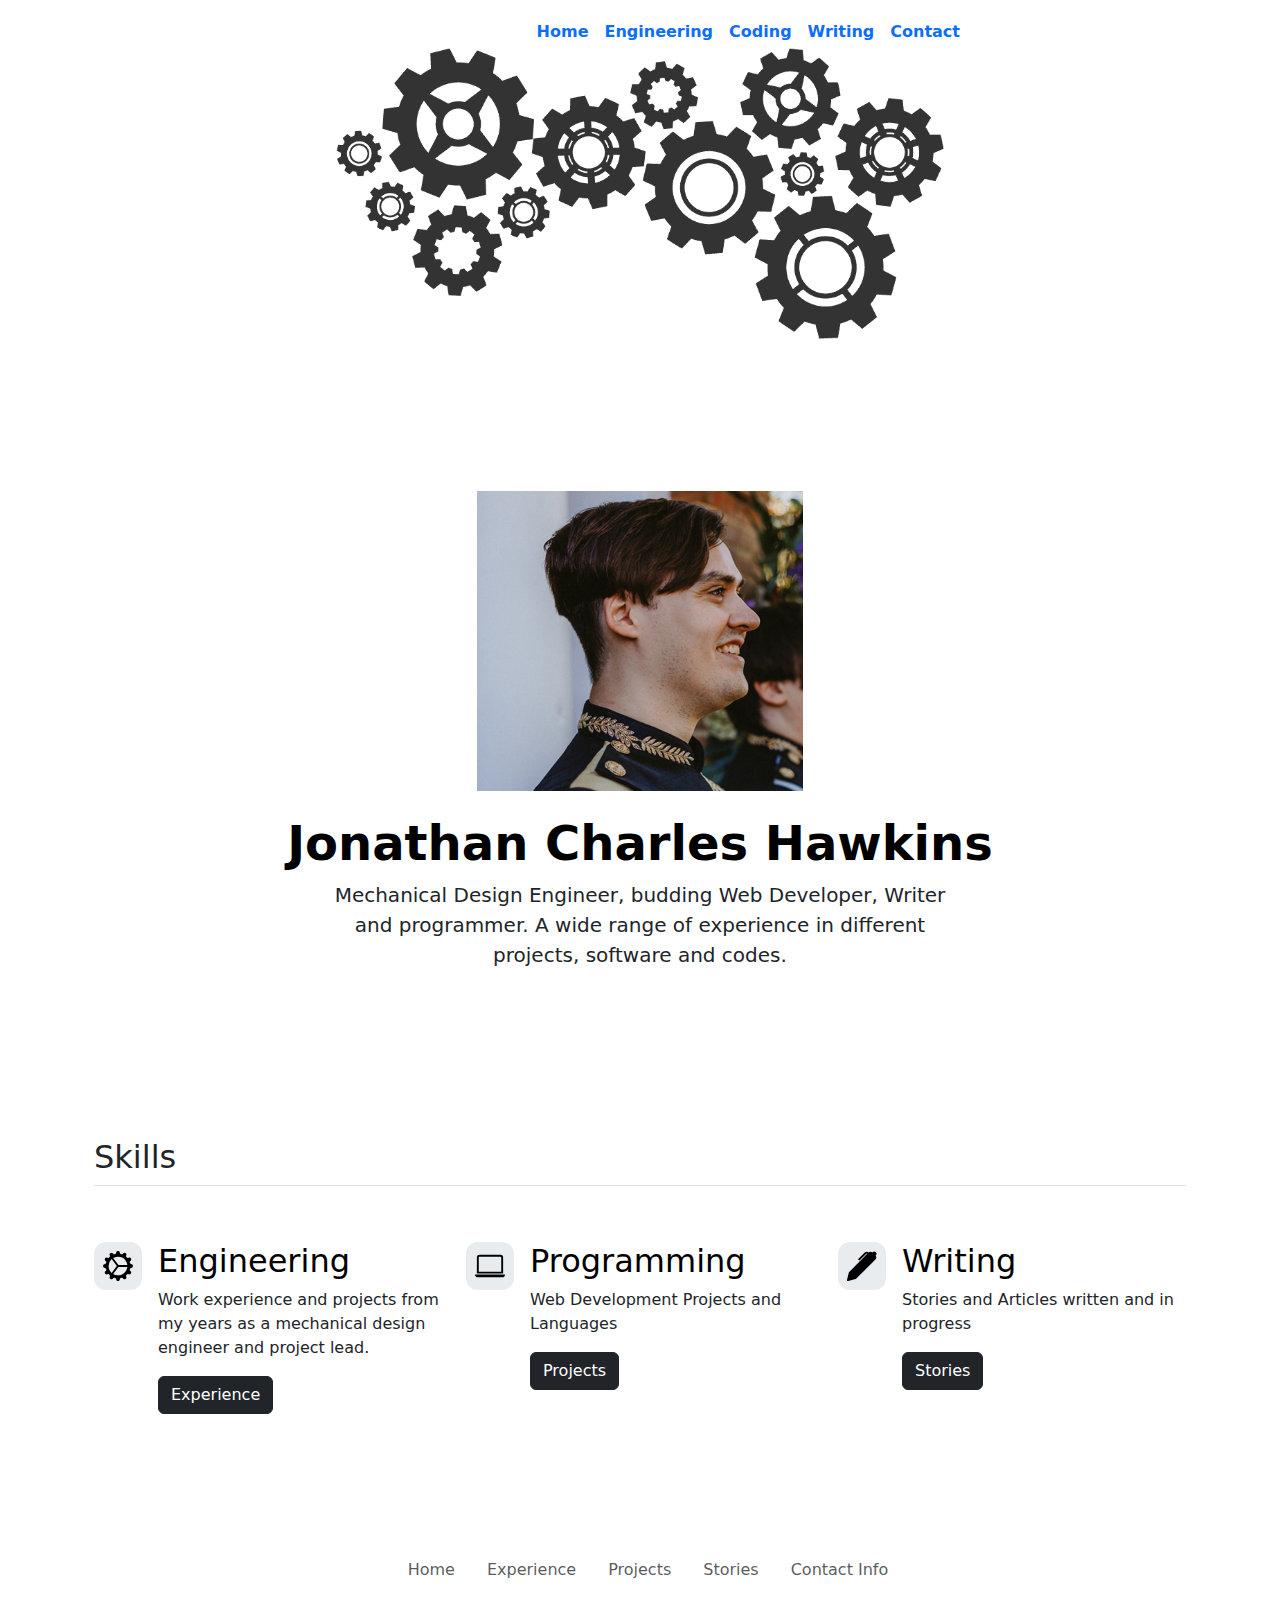
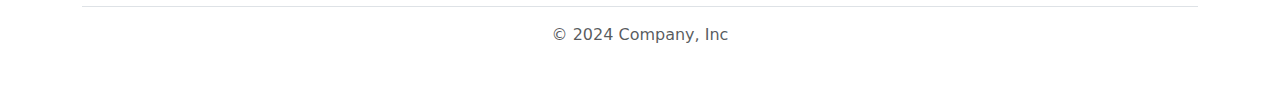
==== index.html @ 7c58869c "Add files via upload" ====
<!DOCTYPE html>
<html lang="en">

<head>
    <link href="https://cdn.jsdelivr.net/npm/bootstrap@5.3.3/dist/css/bootstrap.min.css" rel="stylesheet" integrity="sha384-QWTKZyjpPEjISv5WaRU9OFeRpok6YctnYmDr5pNlyT2bRjXh0JMhjY6hW+ALEwIH" crossorigin="anonymous">
    <meta charset="UTF-8">
    <meta name="viewport" content="width=device-width, initial-scale=1.0">
    <title>Jonathan Hawkins Portfolio</title>
    <link rel="stylesheet" href="./style.css">
</head>
<bodyrgew>
<!--Cover-->
<div class="cover-container d-flex w-100 h-100 p-3 mx-auto flex-column" >
<header class="mb-auto">
  <div>
    <nav class="nav nav-masthead justify-content-center float-md-end">
      <a class="nav-link fw-bold py-1 px-0 active" aria-current="page" href="#">Home</a>
      <a class="nav-link fw-bold py-1 px-0" href="#">Engineering</a>
      <a class="nav-link fw-bold py-1 px-0" href="#">Coding</a>
      <a class="nav-link fw-bold py-1 px-0" href="#">Writing</a>
      <a class="nav-link fw-bold py-1 px-0" href="#">Contact</a>
    </nav>
  </div>
</header>

<main class="px-3">
  <img src="./Photos/gears.gif" mb="0" mt="100px" width=100%>
</main>

<footer class="mt-auto text-white-50">
  <p>Cover template for <a href="https://getbootstrap.com/" class="text-white">Bootstrap</a>, by <a href="https://twitter.com/mdo" class="text-white">@mdo</a>.</p>
</footer>
</div>
<script src="/docs/5.3/dist/js/bootstrap.bundle.min.js" integrity="sha384-YvpcrYf0tY3lHB60NNkmXc5s9fDVZLESaAA55NDzOxhy9GkcIdslK1eN7N6jIeHz" crossorigin="anonymous"></script>


<!--Title!--->
<section id="Title" class="Profile">
<div class="px-4 py-5 my-5 text-center">
    <img class="d-block mx-auto mb-4" src="./Photos/Jonny1.png" alt="photo of Jonathan Hawkins smiling">
    <h1 class="display-5 fw-bold text-body-emphasis">Jonathan Charles Hawkins</h1>
    <div class="col-lg-6 mx-auto">
      <p class="lead mb-4">Mechanical Design Engineer, budding Web Developer, Writer and programmer. A wide range of experience in different projects, software and codes.</p>
      <div class="d-grid gap-2 d-sm-flex justify-content-sm-center">
    </div>
  </div>
</section>
<!--Skills!-->
<section id="Skills">
<div class="container px-4 py-5" id="hanging-icons" >
    <h2 class="pb-2 border-bottom">Skills</h2>
    <div class="row g-4 py-5 row-cols-1 row-cols-lg-3">
      <div class="col d-flex align-items-start">
        <div class="icon-square text-body-emphasis bg-body-secondary d-inline-flex align-items-center justify-content-center fs-4 flex-shrink-0 me-3" class="bi" width="1em" height="1em"><use xlink:href="#toggles2"></use></svg>
          <svg xmlns="http://www.w3.org/2000/svg" height="30" fill="currentColor" class="bi bi-gear-wide-connected" viewBox="0 0 16 16">
            <path d="M7.068.727c.243-.97 1.62-.97 1.864 0l.071.286a.96.96 0 0 0 1.622.434l.205-.211c.695-.719 1.888-.03 1.613.931l-.08.284a.96.96 0 0 0 1.187 1.187l.283-.081c.96-.275 1.65.918.931 1.613l-.211.205a.96.96 0 0 0 .434 1.622l.286.071c.97.243.97 1.62 0 1.864l-.286.071a.96.96 0 0 0-.434 1.622l.211.205c.719.695.03 1.888-.931 1.613l-.284-.08a.96.96 0 0 0-1.187 1.187l.081.283c.275.96-.918 1.65-1.613.931l-.205-.211a.96.96 0 0 0-1.622.434l-.071.286c-.243.97-1.62.97-1.864 0l-.071-.286a.96.96 0 0 0-1.622-.434l-.205.211c-.695.719-1.888.03-1.613-.931l.08-.284a.96.96 0 0 0-1.186-1.187l-.284.081c-.96.275-1.65-.918-.931-1.613l.211-.205a.96.96 0 0 0-.434-1.622l-.286-.071c-.97-.243-.97-1.62 0-1.864l.286-.071a.96.96 0 0 0 .434-1.622l-.211-.205c-.719-.695-.03-1.888.931-1.613l.284.08a.96.96 0 0 0 1.187-1.186l-.081-.284c-.275-.96.918-1.65 1.613-.931l.205.211a.96.96 0 0 0 1.622-.434zM12.973 8.5H8.25l-2.834 3.779A4.998 4.998 0 0 0 12.973 8.5m0-1a4.998 4.998 0 0 0-7.557-3.779l2.834 3.78zM5.048 3.967l-.087.065zm-.431.355A4.98 4.98 0 0 0 3.002 8c0 1.455.622 2.765 1.615 3.678L7.375 8zm.344 7.646.087.065z"/>
          </svg>
        </div>
        <div>
          <h3 class="fs-2 text-body-emphasis">Engineering</h3>
          <p>Work experience and projects from my years as a mechanical design engineer and project lead.</p>
          <a href="#" class="btn btn-dark">
            Experience
          </a>
        </div>
      </div>
      <div class="col d-flex align-items-start">
        <div class="icon-square text-body-emphasis bg-body-secondary d-inline-flex align-items-center justify-content-center fs-4 flex-shrink-0 me-3" class="bi" width="1em" height="1em"><use xlink:href="#cpu-fill"></use></svg>
          <svg xmlns="http://www.w3.org/2000/svg" height="30" fill="currentColor" class="bi bi-laptop" viewBox="0 0 16 16">
            <path d="M13.5 3a.5.5 0 0 1 .5.5V11H2V3.5a.5.5 0 0 1 .5-.5zm-11-1A1.5 1.5 0 0 0 1 3.5V12h14V3.5A1.5 1.5 0 0 0 13.5 2zM0 12.5h16a1.5 1.5 0 0 1-1.5 1.5h-13A1.5 1.5 0 0 1 0 12.5"/>
          </svg>
         
        </div>
        <div>
          <h3 class="fs-2 text-body-emphasis">Programming</h3>
          <p>Web Development Projects and Languages</p>
          <a href="#" class="btn btn-dark">
            Projects
          </a>
        </div>
      </div>
      <div class="col d-flex align-items-start">
        <div class="icon-square text-body-emphasis bg-body-secondary d-inline-flex align-items-center justify-content-center fs-4 flex-shrink-0 me-3"class="bi" width="1em" height="1em"><use xlink:href="#tools"></use></svg>
          <svg xmlns="http://www.w3.org/2000/svg" Height="30" fill="currentColor" class="bi bi-pen-fill" viewBox="0 0 16 16">
            <path d="m13.498.795.149-.149a1.207 1.207 0 1 1 1.707 1.708l-.149.148a1.5 1.5 0 0 1-.059 2.059L4.854 14.854a.5.5 0 0 1-.233.131l-4 1a.5.5 0 0 1-.606-.606l1-4a.5.5 0 0 1 .131-.232l9.642-9.642a.5.5 0 0 0-.642.056L6.854 4.854a.5.5 0 1 1-.708-.708L9.44.854A1.5 1.5 0 0 1 11.5.796a1.5 1.5 0 0 1 1.998-.001"/>
          </svg>
          
        </div>
        <div>
          <h3 class="fs-2 text-body-emphasis">Writing</h3>
          <p>Stories and Articles written and in progress </p>
          <a href="#" class="btn btn-dark">
           Stories
          </a>
        </div>
      </div>
    </div>
  </div>
</section>

<!---footer-->
<div class="container">
  <footer class="py-3 my-4">
    <ul class="nav justify-content-center border-bottom pb-3 mb-3">
      <li class="nav-item"><a href="#" class="nav-link px-2 text-body-secondary">Home</a></li>
      <li class="nav-item"><a href="#" class="nav-link px-2 text-body-secondary">Experience</a></li>
      <li class="nav-item"><a href="#" class="nav-link px-2 text-body-secondary">Projects</a></li>
      <li class="nav-item"><a href="#" class="nav-link px-2 text-body-secondary">Stories</a></li>
      <li class="nav-item"><a href="#" class="nav-link px-2 text-body-secondary">Contact Info</a></li>

    </ul>
    <p class="text-center text-body-secondary">© 2024 Company, Inc</p>
  </footer>
</div>
  <script src="https://cdn.jsdelivr.net/npm/bootstrap@5.3.3/dist/js/bootstrap.bundle.min.js" integrity="sha384-YvpcrYf0tY3lHB60NNkmXc5s9fDVZLESaAA55NDzOxhy9GkcIdslK1eN7N6jIeHz" crossorigin="anonymous"></script>
</body>
---- style.css ----
.d{
  border-radius: 20%
  }
.icon-square {
  width: 3rem;
  height: 3rem;
  border-radius: 0.75rem;
}
.cover-container{
  max-width: 42em;

}

.nav{
  --bs-nav-link-padding-x: 1rem;
    --bs-nav-link-padding-y: 0.5rem;
    display: flex;
    flex-wrap: wrap;
    padding-left: 0;
    margin-bottom: 0;
    list-style: none;
}

.nav-link {
  margin-left: 1rem;
}
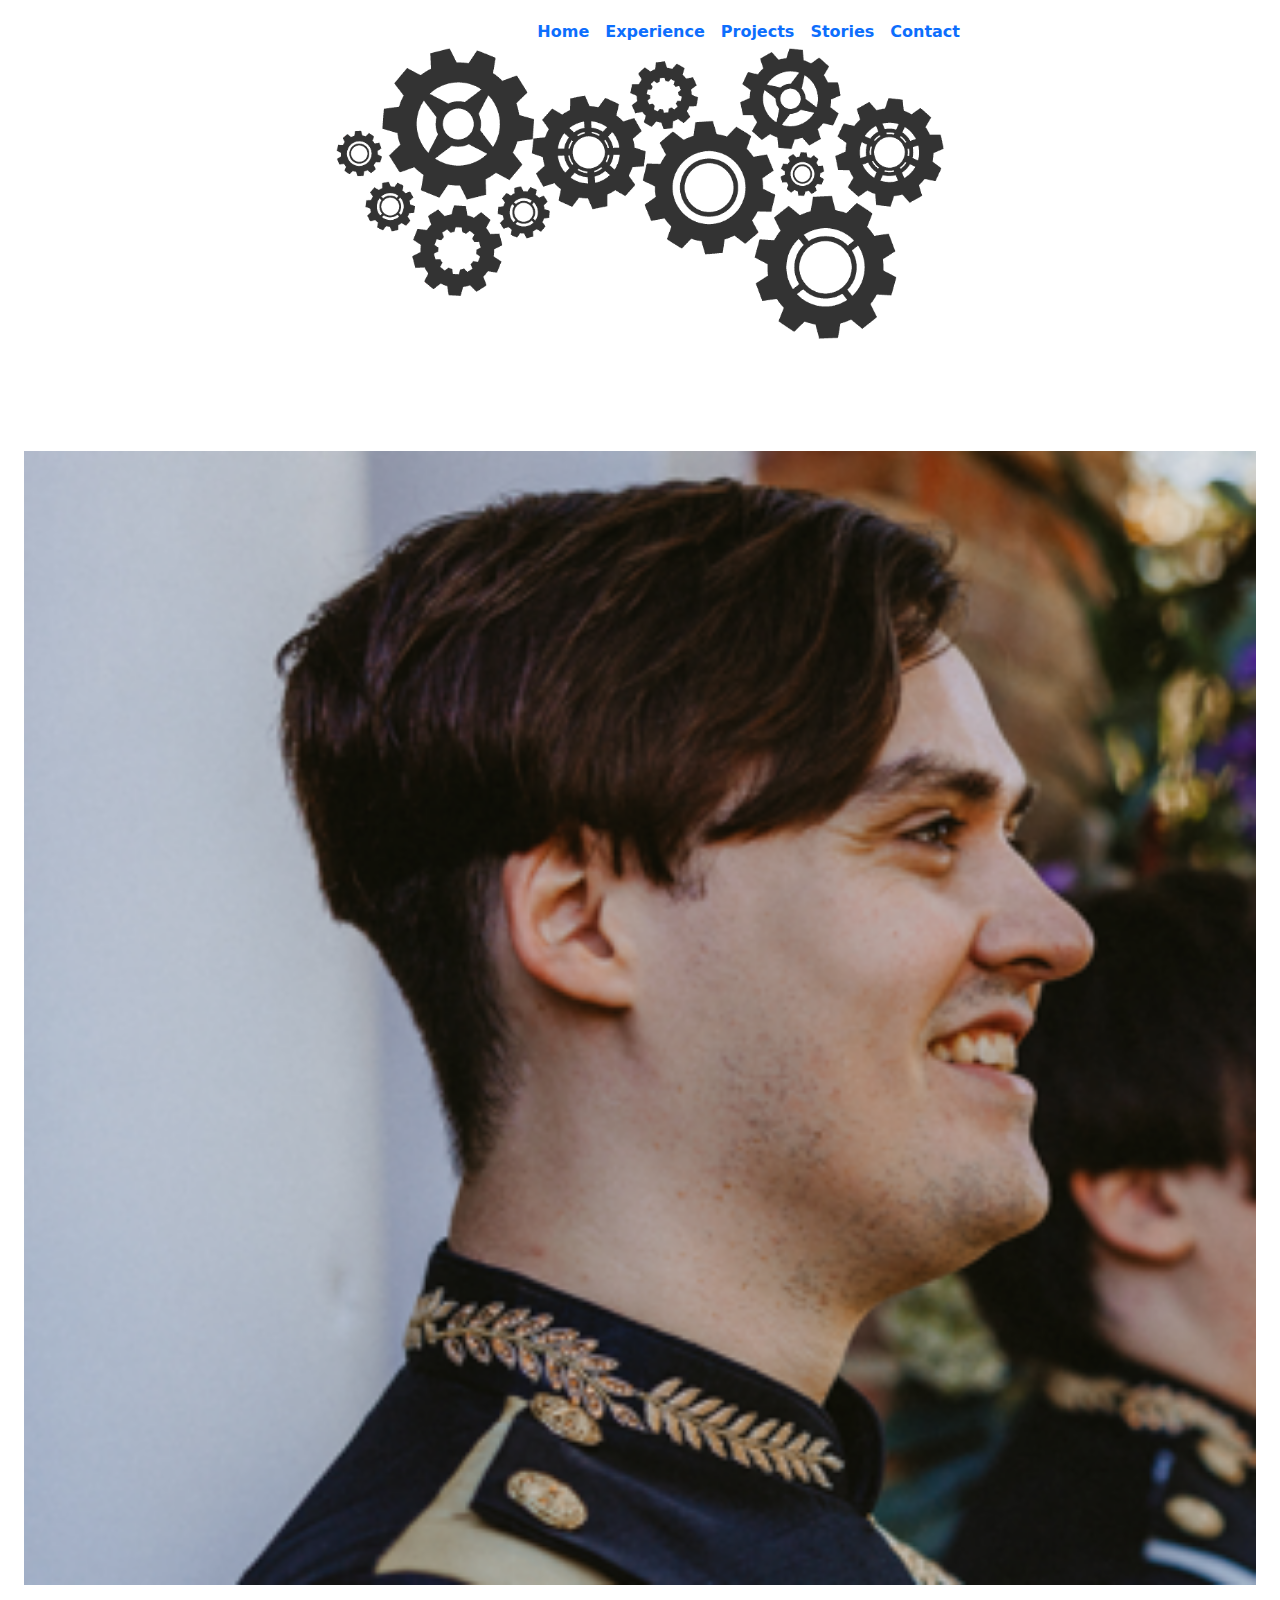
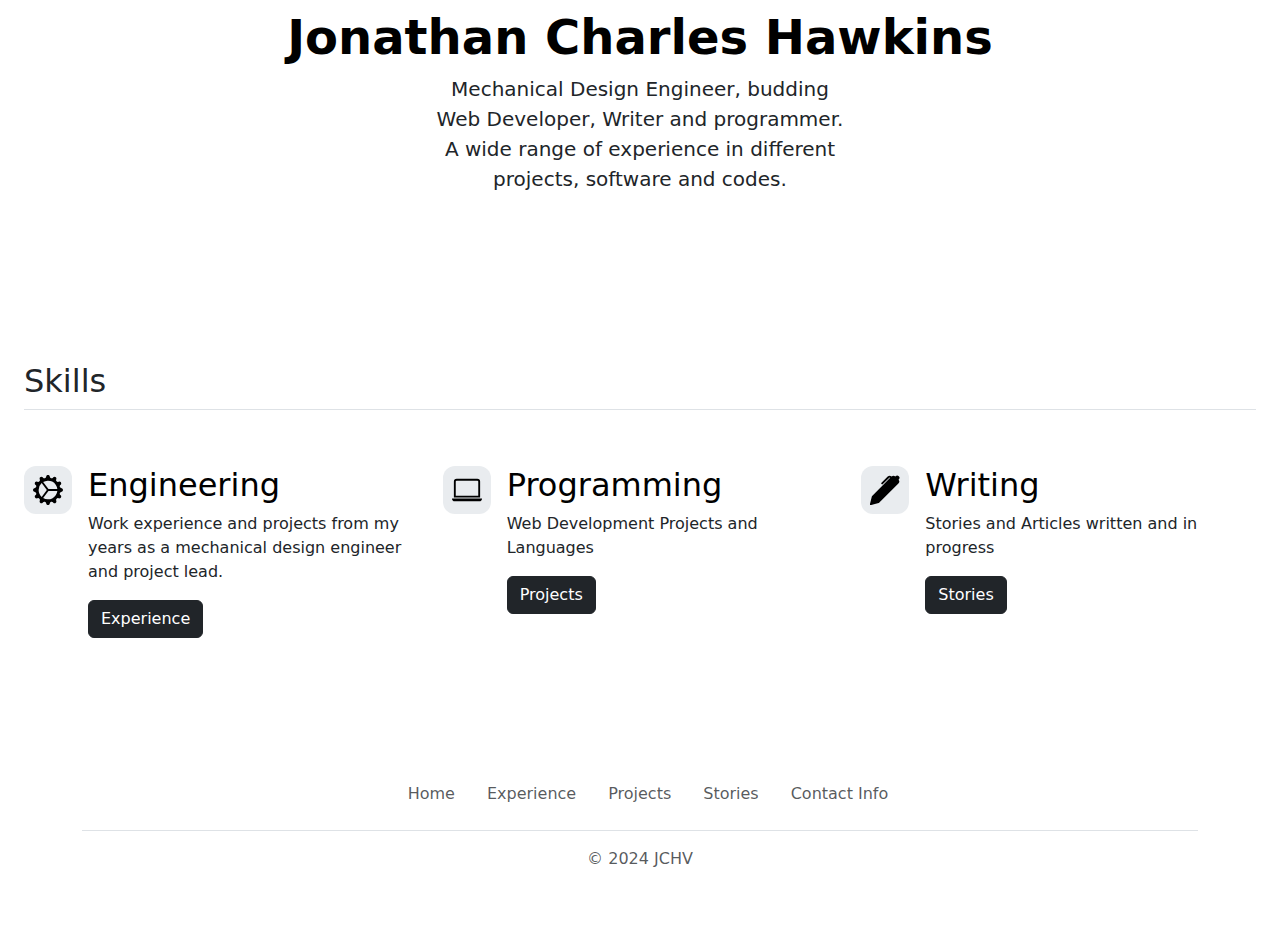
==== commit 80a5ab0d: "Add files via upload" ====
--- a/index.html
+++ b/index.html
@@ -9,26 +9,39 @@
     <link rel="stylesheet" href="./style.css">
 </head>
 <bodyrgew>
+
+  <svg xmlns="http://www.w3.org/2000/svg" class="d-none">
+    <symbol id="check2" viewBox="0 0 16 16">
+      <path d="M13.854 3.646a.5.5 0 0 1 0 .708l-7 7a.5.5 0 0 1-.708 0l-3.5-3.5a.5.5 0 1 1 .708-.708L6.5 10.293l6.646-6.647a.5.5 0 0 1 .708 0z"></path>
+    </symbol>
+    <symbol id="circle-half" viewBox="0 0 16 16">
+      <path d="M8 15A7 7 0 1 0 8 1v14zm0 1A8 8 0 1 1 8 0a8 8 0 0 1 0 16z"></path>
+    </symbol>
+    <symbol id="moon-stars-fill" viewBox="0 0 16 16">
+      <path d="M6 .278a.768.768 0 0 1 .08.858 7.208 7.208 0 0 0-.878 3.46c0 4.021 3.278 7.277 7.318 7.277.527 0 1.04-.055 1.533-.16a.787.787 0 0 1 .81.316.733.733 0 0 1-.031.893A8.349 8.349 0 0 1 8.344 16C3.734 16 0 12.286 0 7.71 0 4.266 2.114 1.312 5.124.06A.752.752 0 0 1 6 .278z"></path>
+      <path d="M10.794 3.148a.217.217 0 0 1 .412 0l.387 1.162c.173.518.579.924 1.097 1.097l1.162.387a.217.217 0 0 1 0 .412l-1.162.387a1.734 1.734 0 0 0-1.097 1.097l-.387 1.162a.217.217 0 0 1-.412 0l-.387-1.162A1.734 1.734 0 0 0 9.31 6.593l-1.162-.387a.217.217 0 0 1 0-.412l1.162-.387a1.734 1.734 0 0 0 1.097-1.097l.387-1.162zM13.863.099a.145.145 0 0 1 .274 0l.258.774c.115.346.386.617.732.732l.774.258a.145.145 0 0 1 0 .274l-.774.258a1.156 1.156 0 0 0-.732.732l-.258.774a.145.145 0 0 1-.274 0l-.258-.774a1.156 1.156 0 0 0-.732-.732l-.774-.258a.145.145 0 0 1 0-.274l.774-.258c.346-.115.617-.386.732-.732L13.863.1z"></path>
+    </symbol>
+    <symbol id="sun-fill" viewBox="0 0 16 16">
+      <path d="M8 12a4 4 0 1 0 0-8 4 4 0 0 0 0 8zM8 0a.5.5 0 0 1 .5.5v2a.5.5 0 0 1-1 0v-2A.5.5 0 0 1 8 0zm0 13a.5.5 0 0 1 .5.5v2a.5.5 0 0 1-1 0v-2A.5.5 0 0 1 8 13zm8-5a.5.5 0 0 1-.5.5h-2a.5.5 0 0 1 0-1h2a.5.5 0 0 1 .5.5zM3 8a.5.5 0 0 1-.5.5h-2a.5.5 0 0 1 0-1h2A.5.5 0 0 1 3 8zm10.657-5.657a.5.5 0 0 1 0 .707l-1.414 1.415a.5.5 0 1 1-.707-.708l1.414-1.414a.5.5 0 0 1 .707 0zm-9.193 9.193a.5.5 0 0 1 0 .707L3.05 13.657a.5.5 0 0 1-.707-.707l1.414-1.414a.5.5 0 0 1 .707 0zm9.193 2.121a.5.5 0 0 1-.707 0l-1.414-1.414a.5.5 0 0 1 .707-.707l1.414 1.414a.5.5 0 0 1 0 .707zM4.464 4.465a.5.5 0 0 1-.707 0L2.343 3.05a.5.5 0 1 1 .707-.707l1.414 1.414a.5.5 0 0 1 0 .708z"></path>
+    </symbol>
+  </svg>
 <!--Cover-->
-<div class="cover-container d-flex w-100 h-100 p-3 mx-auto flex-column" >
-<header class="mb-auto">
+<div class="cover-container d-flex p-3 mx-auto flex-column" >
+<header>
   <div>
     <nav class="nav nav-masthead justify-content-center float-md-end">
       <a class="nav-link fw-bold py-1 px-0 active" aria-current="page" href="#">Home</a>
-      <a class="nav-link fw-bold py-1 px-0" href="#">Engineering</a>
-      <a class="nav-link fw-bold py-1 px-0" href="#">Coding</a>
-      <a class="nav-link fw-bold py-1 px-0" href="#">Writing</a>
+      <a class="nav-link fw-bold py-1 px-0" href="#">Experience </a>
+      <a class="nav-link fw-bold py-1 px-0" href="#">Projects</a>
+      <a class="nav-link fw-bold py-1 px-0" href="#">Stories</a>
       <a class="nav-link fw-bold py-1 px-0" href="#">Contact</a>
     </nav>
   </div>
 </header>
 
 <main class="px-3">
-  <img src="./Photos/gears.gif" mb="0" mt="100px" width=100%>
+  <img src="./Photos/gears.gif" margin="0" width=100%>
 </main>
-
-<footer class="mt-auto text-white-50">
-  <p>Cover template for <a href="https://getbootstrap.com/" class="text-white">Bootstrap</a>, by <a href="https://twitter.com/mdo" class="text-white">@mdo</a>.</p>
 </footer>
 </div>
 <script src="/docs/5.3/dist/js/bootstrap.bundle.min.js" integrity="sha384-YvpcrYf0tY3lHB60NNkmXc5s9fDVZLESaAA55NDzOxhy9GkcIdslK1eN7N6jIeHz" crossorigin="anonymous"></script>
@@ -36,18 +49,21 @@
 
 <!--Title!--->
 <section id="Title" class="Profile">
-<div class="px-4 py-5 my-5 text-center">
-    <img class="d-block mx-auto mb-4" src="./Photos/Jonny1.png" alt="photo of Jonathan Hawkins smiling">
-    <h1 class="display-5 fw-bold text-body-emphasis">Jonathan Charles Hawkins</h1>
-    <div class="col-lg-6 mx-auto">
+  <div class="title-container"></div>
+<div class="px-4 py-5 my-5 text-center" mt="0">
+    <img class="mx-auto mb-4 profile-photo col-lg-12 d-flex" src="./Photos/Jonny1.png" alt="photo of Jonathan Hawkins smiling" class="profile-photo">
+    <div class="title-container-text col-lg-12"> 
+    <h1 class="display-5 fw-bold text-body-emphasis" >Jonathan Charles Hawkins</h1>
+      <div class="col-lg-4 mx-auto">
       <p class="lead mb-4">Mechanical Design Engineer, budding Web Developer, Writer and programmer. A wide range of experience in different projects, software and codes.</p>
       <div class="d-grid gap-2 d-sm-flex justify-content-sm-center">
+      </div>
     </div>
   </div>
 </section>
 <!--Skills!-->
 <section id="Skills">
-<div class="container px-4 py-5" id="hanging-icons" >
+<div class="middle-container px-4 py-5" id="hanging-icons" >
     <h2 class="pb-2 border-bottom">Skills</h2>
     <div class="row g-4 py-5 row-cols-1 row-cols-lg-3">
       <div class="col d-flex align-items-start">
@@ -109,7 +125,7 @@
       <li class="nav-item"><a href="#" class="nav-link px-2 text-body-secondary">Contact Info</a></li>
 
     </ul>
-    <p class="text-center text-body-secondary">© 2024 Company, Inc</p>
+    <p class="text-center text-body-secondary">© 2024 JCHV</p>
   </footer>
 </div>
   <script src="https://cdn.jsdelivr.net/npm/bootstrap@5.3.3/dist/js/bootstrap.bundle.min.js" integrity="sha384-YvpcrYf0tY3lHB60NNkmXc5s9fDVZLESaAA55NDzOxhy9GkcIdslK1eN7N6jIeHz" crossorigin="anonymous"></script>
--- a/style.css
+++ b/style.css
@@ -1,4 +1,4 @@
-.d{
+.Profile{
   border-radius: 20%
   }
 .icon-square {
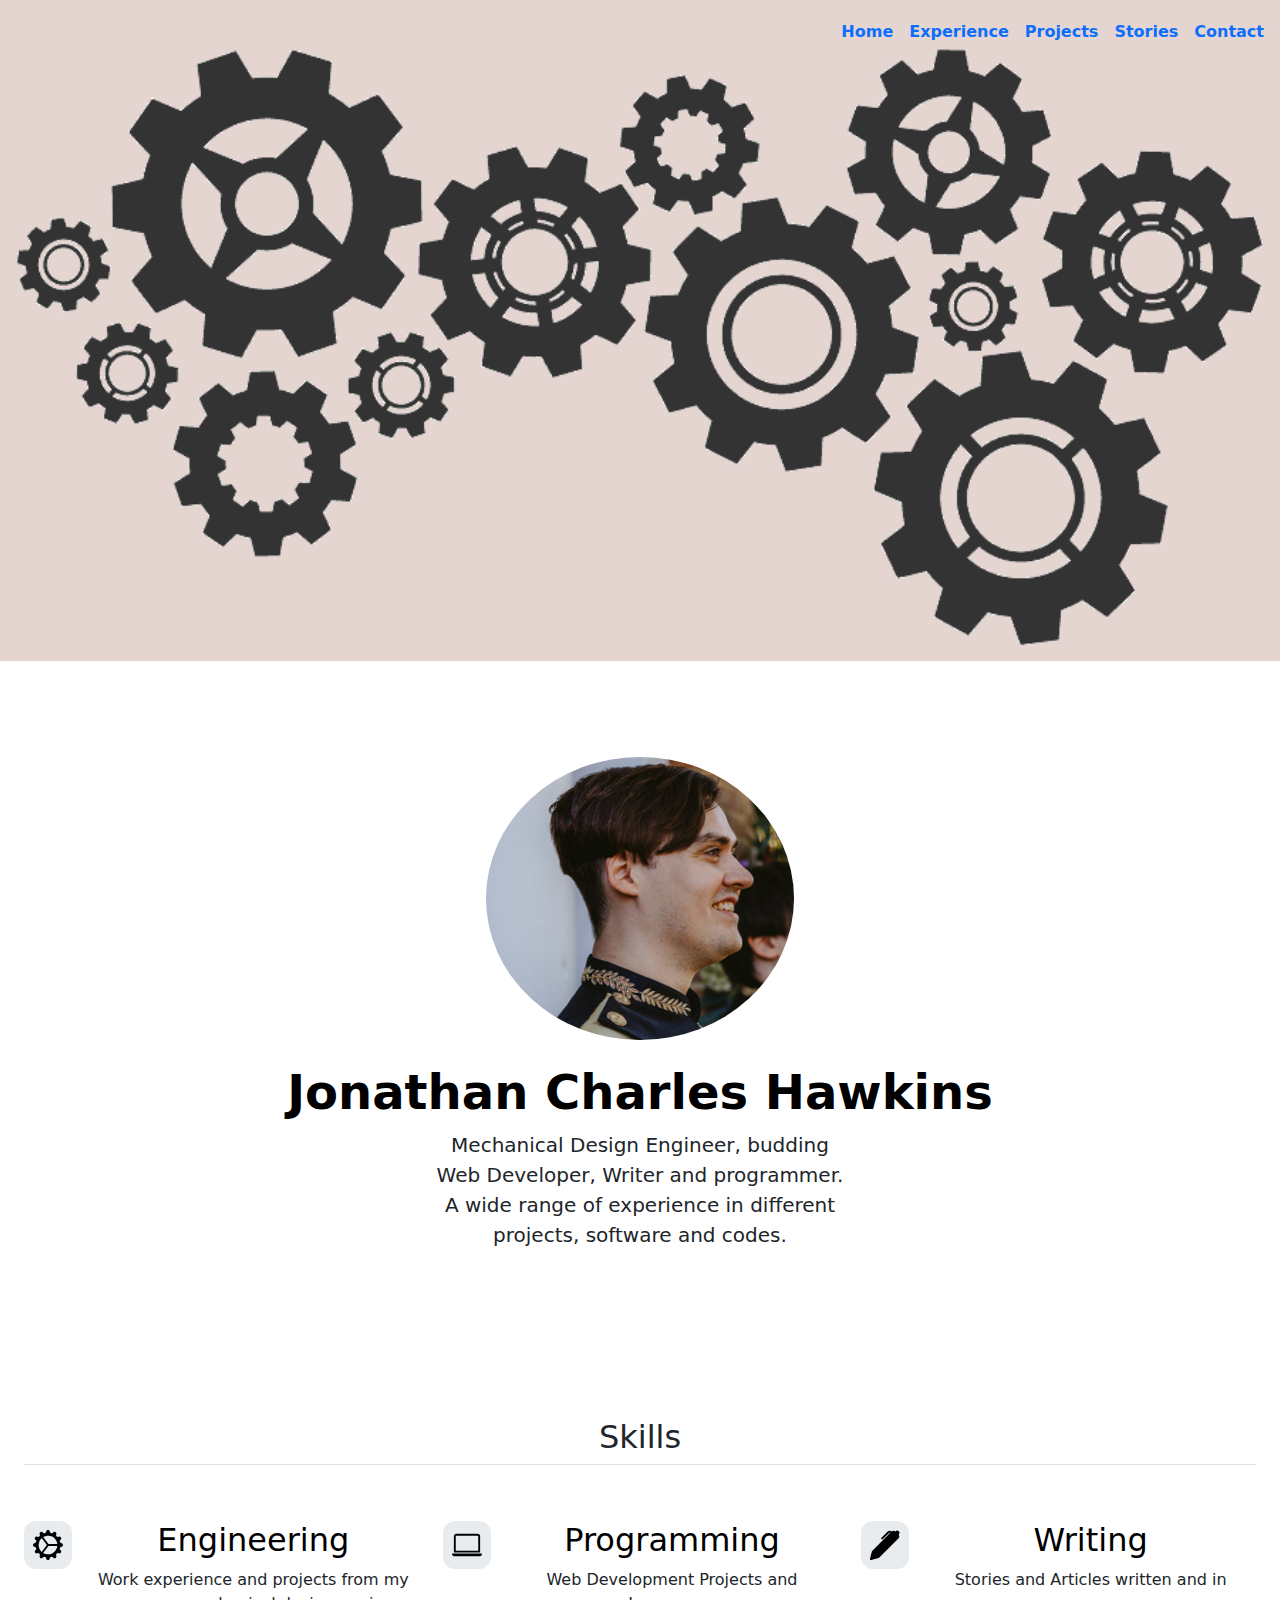
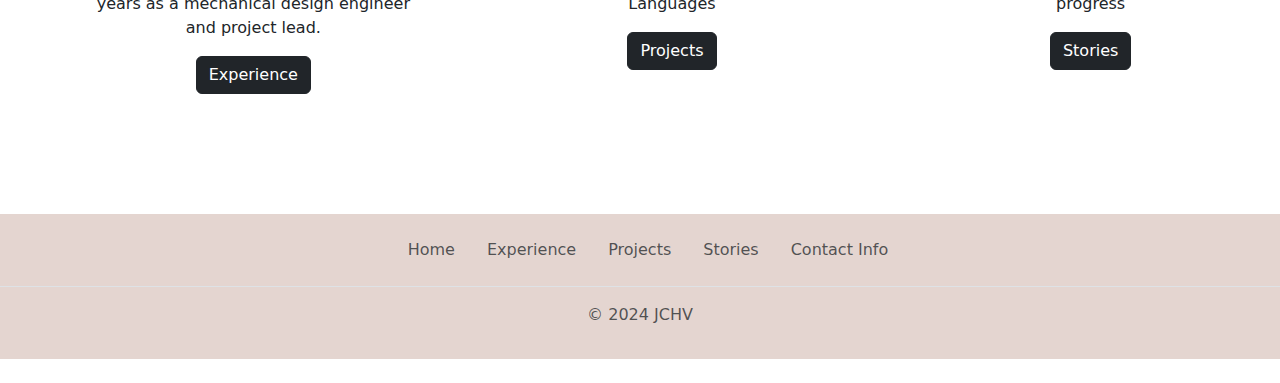
==== commit 3d1a5232: "Add files via upload" ====
--- a/index.html
+++ b/index.html
@@ -1,14 +1,13 @@
 <!DOCTYPE html>
 <html lang="en">
-
-<head>
+<body>
+  <head>
     <link href="https://cdn.jsdelivr.net/npm/bootstrap@5.3.3/dist/css/bootstrap.min.css" rel="stylesheet" integrity="sha384-QWTKZyjpPEjISv5WaRU9OFeRpok6YctnYmDr5pNlyT2bRjXh0JMhjY6hW+ALEwIH" crossorigin="anonymous">
     <meta charset="UTF-8">
     <meta name="viewport" content="width=device-width, initial-scale=1.0">
     <title>Jonathan Hawkins Portfolio</title>
     <link rel="stylesheet" href="./style.css">
-</head>
-<bodyrgew>
+  </head>
 
   <svg xmlns="http://www.w3.org/2000/svg" class="d-none">
     <symbol id="check2" viewBox="0 0 16 16">
@@ -29,7 +28,7 @@
 <div class="cover-container d-flex p-3 mx-auto flex-column" >
 <header>
   <div>
-    <nav class="nav nav-masthead justify-content-center float-md-end">
+    <nav class="nav nav-masthead  float-md-end">
       <a class="nav-link fw-bold py-1 px-0 active" aria-current="page" href="#">Home</a>
       <a class="nav-link fw-bold py-1 px-0" href="#">Experience </a>
       <a class="nav-link fw-bold py-1 px-0" href="#">Projects</a>
@@ -38,11 +37,7 @@
     </nav>
   </div>
 </header>
-
-<main class="px-3">
   <img src="./Photos/gears.gif" margin="0" width=100%>
-</main>
-</footer>
 </div>
 <script src="/docs/5.3/dist/js/bootstrap.bundle.min.js" integrity="sha384-YvpcrYf0tY3lHB60NNkmXc5s9fDVZLESaAA55NDzOxhy9GkcIdslK1eN7N6jIeHz" crossorigin="anonymous"></script>
 
@@ -115,7 +110,7 @@
 </section>
 
 <!---footer-->
-<div class="container">
+<div class="footer-container">
   <footer class="py-3 my-4">
     <ul class="nav justify-content-center border-bottom pb-3 mb-3">
       <li class="nav-item"><a href="#" class="nav-link px-2 text-body-secondary">Home</a></li>
--- a/style.css
+++ b/style.css
@@ -1,26 +1,56 @@
-.Profile{
-  border-radius: 20%
+.profile-photo{
+  border-radius: 50%;
+    object-fit: cover;
+    border-width: 2;
+    border-color: white;
+    width:25%
+    
   }
 .icon-square {
   width: 3rem;
   height: 3rem;
   border-radius: 0.75rem;
 }
-.cover-container{
-  max-width: 42em;
 
-}
 
-.nav{
+.nav-masthead{
   --bs-nav-link-padding-x: 1rem;
     --bs-nav-link-padding-y: 0.5rem;
     display: flex;
     flex-wrap: wrap;
     padding-left: 0;
-    margin-bottom: 0;
+    margin: 0;
+    border:0;
     list-style: none;
+    justify-content: center;
+    align-items: center;
+    color: aliceblue;
 }
 
 .nav-link {
   margin-left: 1rem;
-}+}
+
+.justify-content-center {
+  justify-content: center !important;}
+
+.text-bg-dark {
+  color: #fff !important;}
+
+.cover-container{
+    background-color:rgba(194, 161, 148, 0.445);
+    margin: 0;
+    border:0;
+    justify-content: center;
+  }
+
+  .middle-container{
+    justify-content: center;
+  text-align:center;}
+
+  .footer-container{
+    background-color:rgba(194, 161, 148, 0.445);
+    margin: 0;
+    border:0;
+  }
+
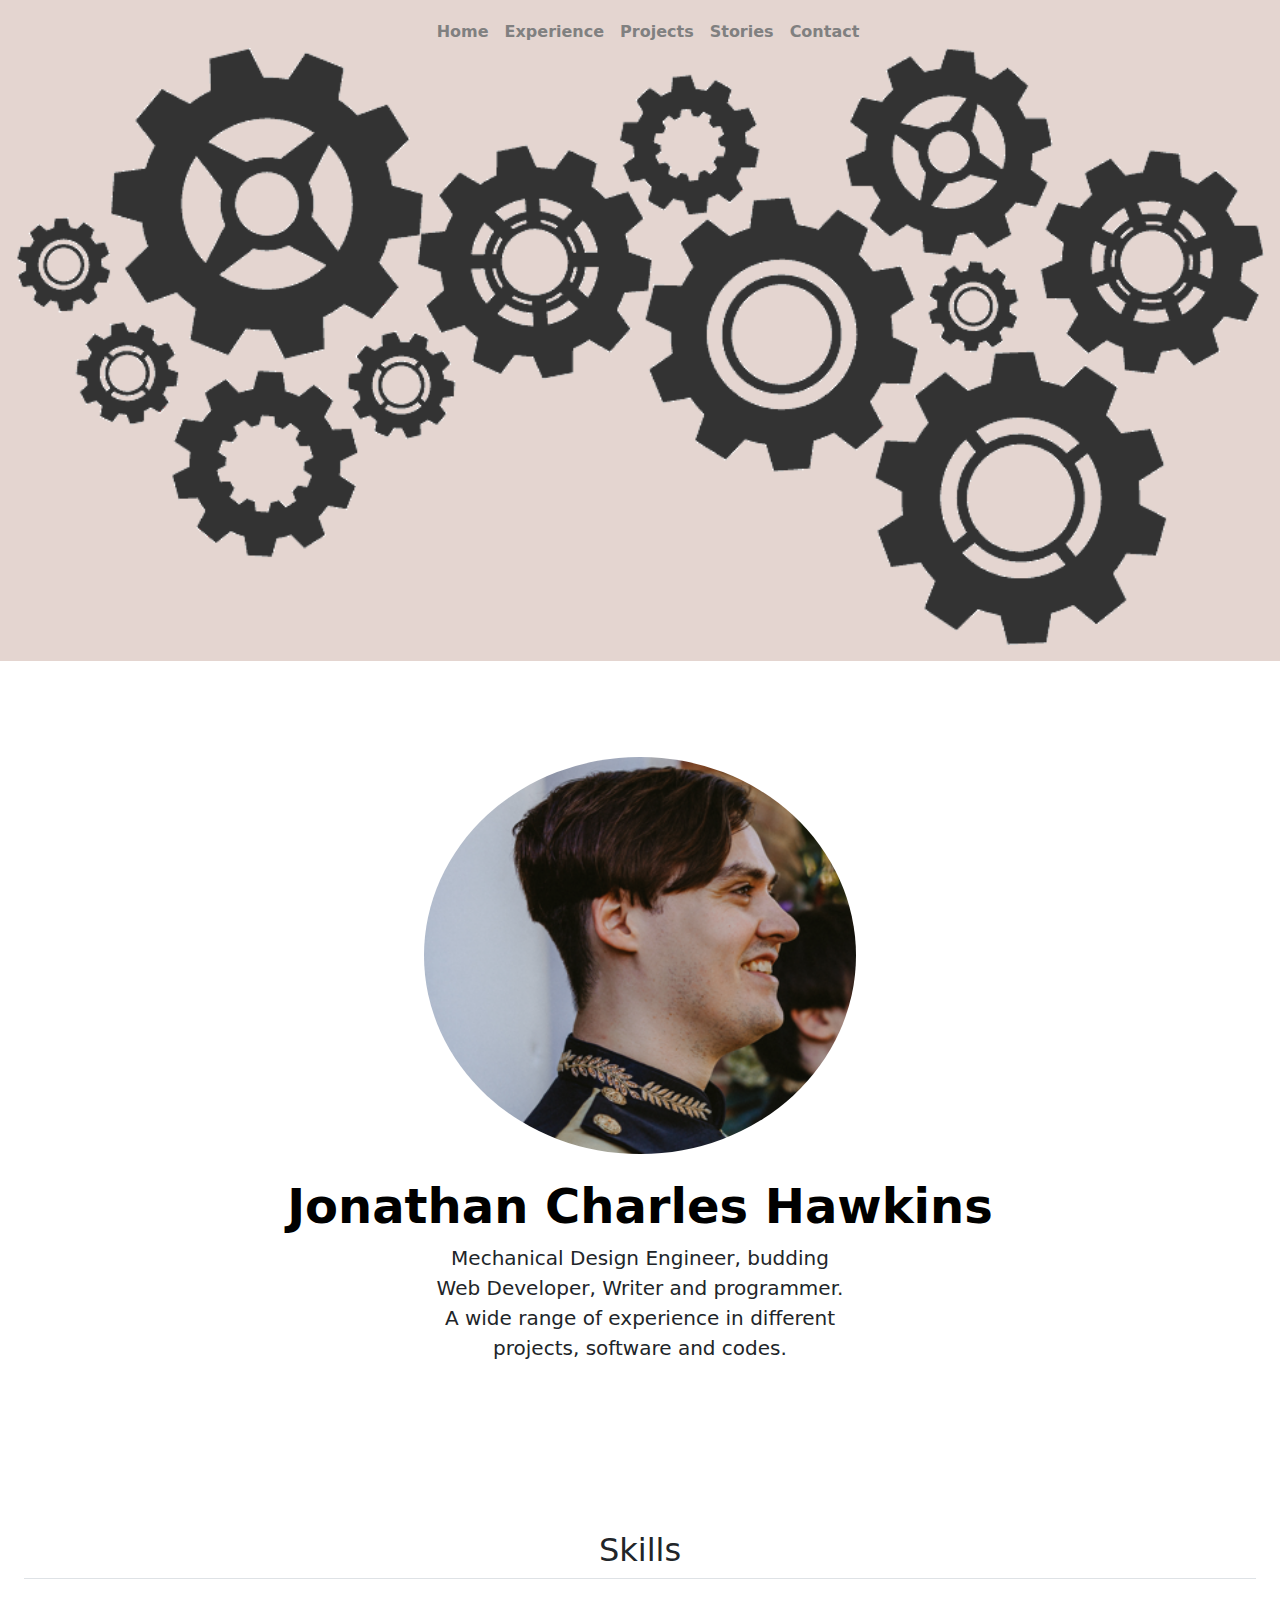
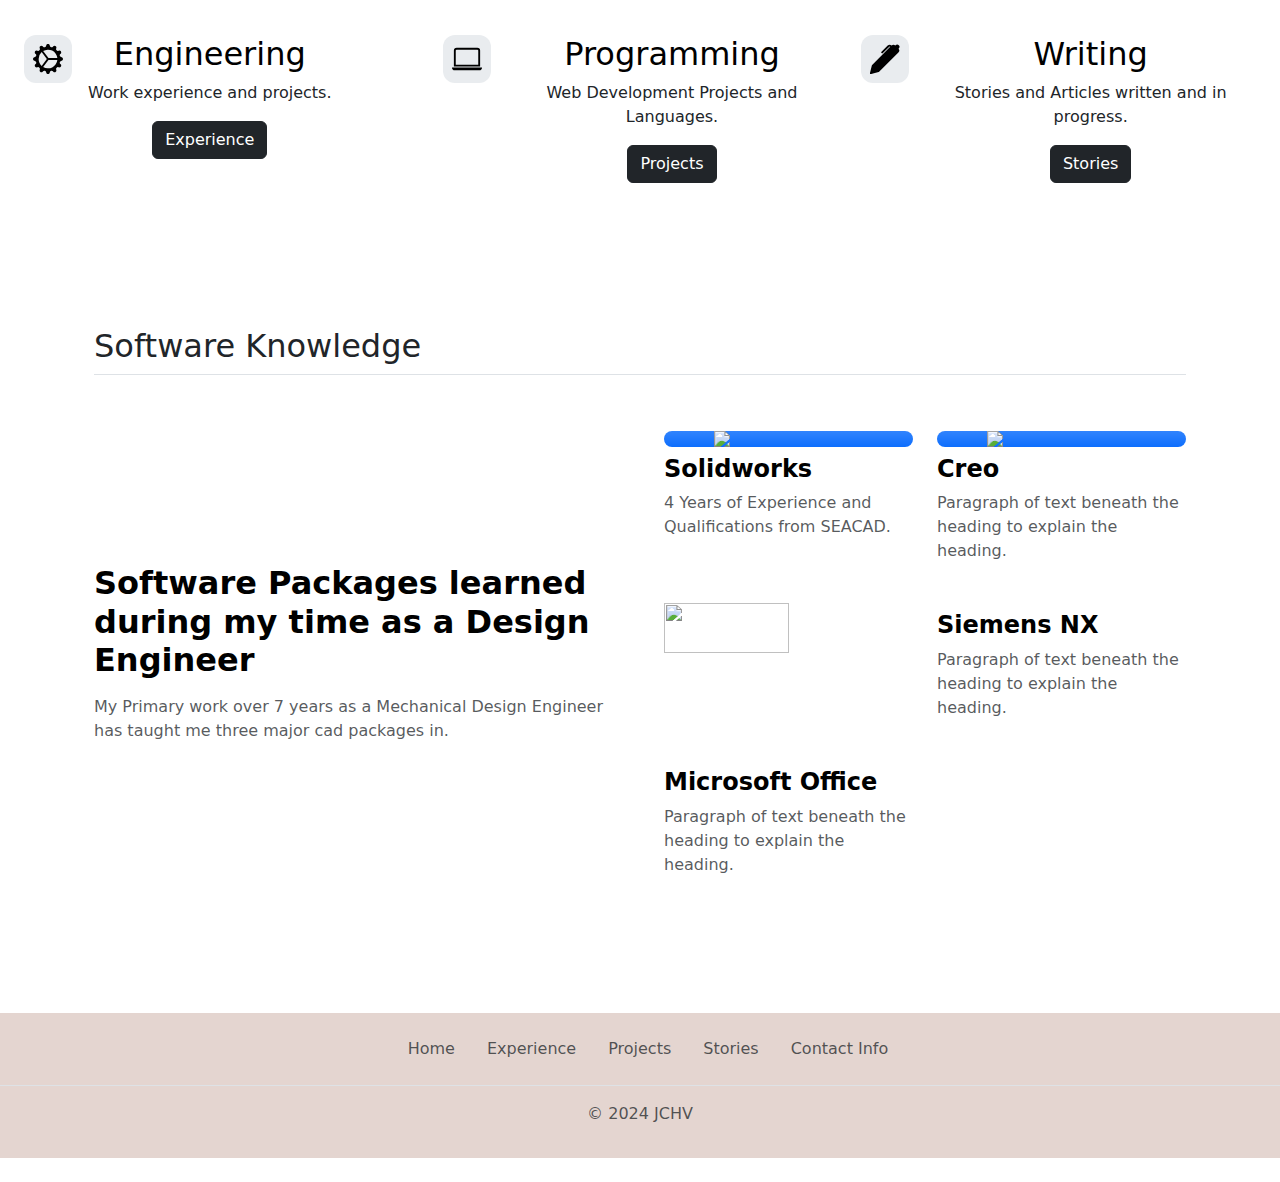
==== commit eec216ee: "Add files via upload" ====
--- a/index.html
+++ b/index.html
@@ -28,8 +28,8 @@
 <div class="cover-container d-flex p-3 mx-auto flex-column" >
 <header>
   <div>
-    <nav class="nav nav-masthead  float-md-end">
-      <a class="nav-link fw-bold py-1 px-0 active" aria-current="page" href="#">Home</a>
+    <nav class="nav nav-masthead  float-md-middle">
+      <a class="nav-link fw-bold py-1 px-0 active" href="#">Home</a>
       <a class="nav-link fw-bold py-1 px-0" href="#">Experience </a>
       <a class="nav-link fw-bold py-1 px-0" href="#">Projects</a>
       <a class="nav-link fw-bold py-1 px-0" href="#">Stories</a>
@@ -37,7 +37,7 @@
     </nav>
   </div>
 </header>
-  <img src="./Photos/gears.gif" margin="0" width=100%>
+  <img src="./Photos/gears.gif" margin="0">
 </div>
 <script src="/docs/5.3/dist/js/bootstrap.bundle.min.js" integrity="sha384-YvpcrYf0tY3lHB60NNkmXc5s9fDVZLESaAA55NDzOxhy9GkcIdslK1eN7N6jIeHz" crossorigin="anonymous"></script>
 
@@ -69,7 +69,7 @@
         </div>
         <div>
           <h3 class="fs-2 text-body-emphasis">Engineering</h3>
-          <p>Work experience and projects from my years as a mechanical design engineer and project lead.</p>
+          <p>Work experience and projects.</p>
           <a href="#" class="btn btn-dark">
             Experience
           </a>
@@ -84,7 +84,7 @@
         </div>
         <div>
           <h3 class="fs-2 text-body-emphasis">Programming</h3>
-          <p>Web Development Projects and Languages</p>
+          <p>Web Development Projects and Languages.</p>
           <a href="#" class="btn btn-dark">
             Projects
           </a>
@@ -99,7 +99,7 @@
         </div>
         <div>
           <h3 class="fs-2 text-body-emphasis">Writing</h3>
-          <p>Stories and Articles written and in progress </p>
+          <p>Stories and Articles written and in progress. </p>
           <a href="#" class="btn btn-dark">
            Stories
           </a>
@@ -108,6 +108,57 @@
     </div>
   </div>
 </section>
+
+<!---Software-->
+<div class="container px-4 py-5">
+  <h2 class="pb-2 border-bottom"> Software Knowledge</h2>
+
+  <div class="row row-cols-1 row-cols-md-2 align-items-md-center g-5 py-5">
+    <div class="col d-flex flex-column align-items-start gap-2">
+      <h2 class="fw-bold text-body-emphasis">Software Packages learned during my time as a Design Engineer</h2>
+      <p class="text-body-secondary">My Primary work over 7 years as a Mechanical Design Engineer has taught me three major cad packages in.</p>
+      
+    </div>
+
+    <div class="col">
+      <div class="row row-cols-1 row-cols-sm-2 g-4">
+        <div class="col d-flex flex-column gap-2">
+          <div class="feature-icon-small d-inline-flex align-items-center justify-content-center text-bg-primary bg-gradient fs-4 rounded-3">
+            <img class="sofware-logo" src="./Photos/solidworks logo.png" width="150px">
+          </div>
+          <h4 class="fw-semibold mb-0 text-body-emphasis">Solidworks</h4>
+          <p class="text-body-secondary">4 Years of Experience and Qualifications from SEACAD.</p>
+        </div>
+
+        <div class="col d-flex flex-column gap-2">
+          <div class="feature-icon-small d-inline-flex align-items-center justify-content-center text-bg-primary bg-gradient fs-4 rounded-3">
+            <img class="sofware-logo" src="./Photos/PTC_Creo_logo.svg.png" width="150px">
+          </div>
+          <h4 class="fw-semibold mb-0 text-body-emphasis">Creo</h4>
+          <p class="text-body-secondary">Paragraph of text beneath the heading to explain the heading.</p>
+        </div>
+        <img class="sofware-logo" src="./Photos/siemens nx logo.png" width="150px" height="50">
+        <div class="col d-flex flex-column gap-2">
+          <div class="feature-icon-small d-inline-flex align-items-center justify-content-center text-bg-primary bg-gradient fs-4 rounded-3">
+        
+          </div>
+          <h4 class="fw-semibold mb-0 text-body-emphasis">Siemens NX</h4>
+          <p class="text-body-secondary">Paragraph of text beneath the heading to explain the heading.</p>
+        </div>
+
+        <div class="col d-flex flex-column gap-2">
+          <div class="feature-icon-small d-inline-flex align-items-center justify-content-center text-bg-primary bg-gradient fs-4 rounded-3">
+          
+          </div>
+          <h4 class="fw-semibold mb-0 text-body-emphasis">Microsoft Office</h4>
+          <p class="text-body-secondary">Paragraph of text beneath the heading to explain the heading.</p>
+        </div>
+      </div>
+    </div>
+  </div>
+</div>
+
+
 
 <!---footer-->
 <div class="footer-container">
--- a/style.css
+++ b/style.css
@@ -1,10 +1,11 @@
+
+
 .profile-photo{
   border-radius: 50%;
     object-fit: cover;
     border-width: 2;
     border-color: white;
-    width:25%
-    
+    width:35%
   }
 .icon-square {
   width: 3rem;
@@ -24,11 +25,12 @@
     list-style: none;
     justify-content: center;
     align-items: center;
-    color: aliceblue;
+    
 }
 
 .nav-link {
   margin-left: 1rem;
+  color: grey;
 }
 
 .justify-content-center {
@@ -46,7 +48,7 @@
 
   .middle-container{
     justify-content: center;
-  text-align:center;}
+   text-align:center;}
 
   .footer-container{
     background-color:rgba(194, 161, 148, 0.445);
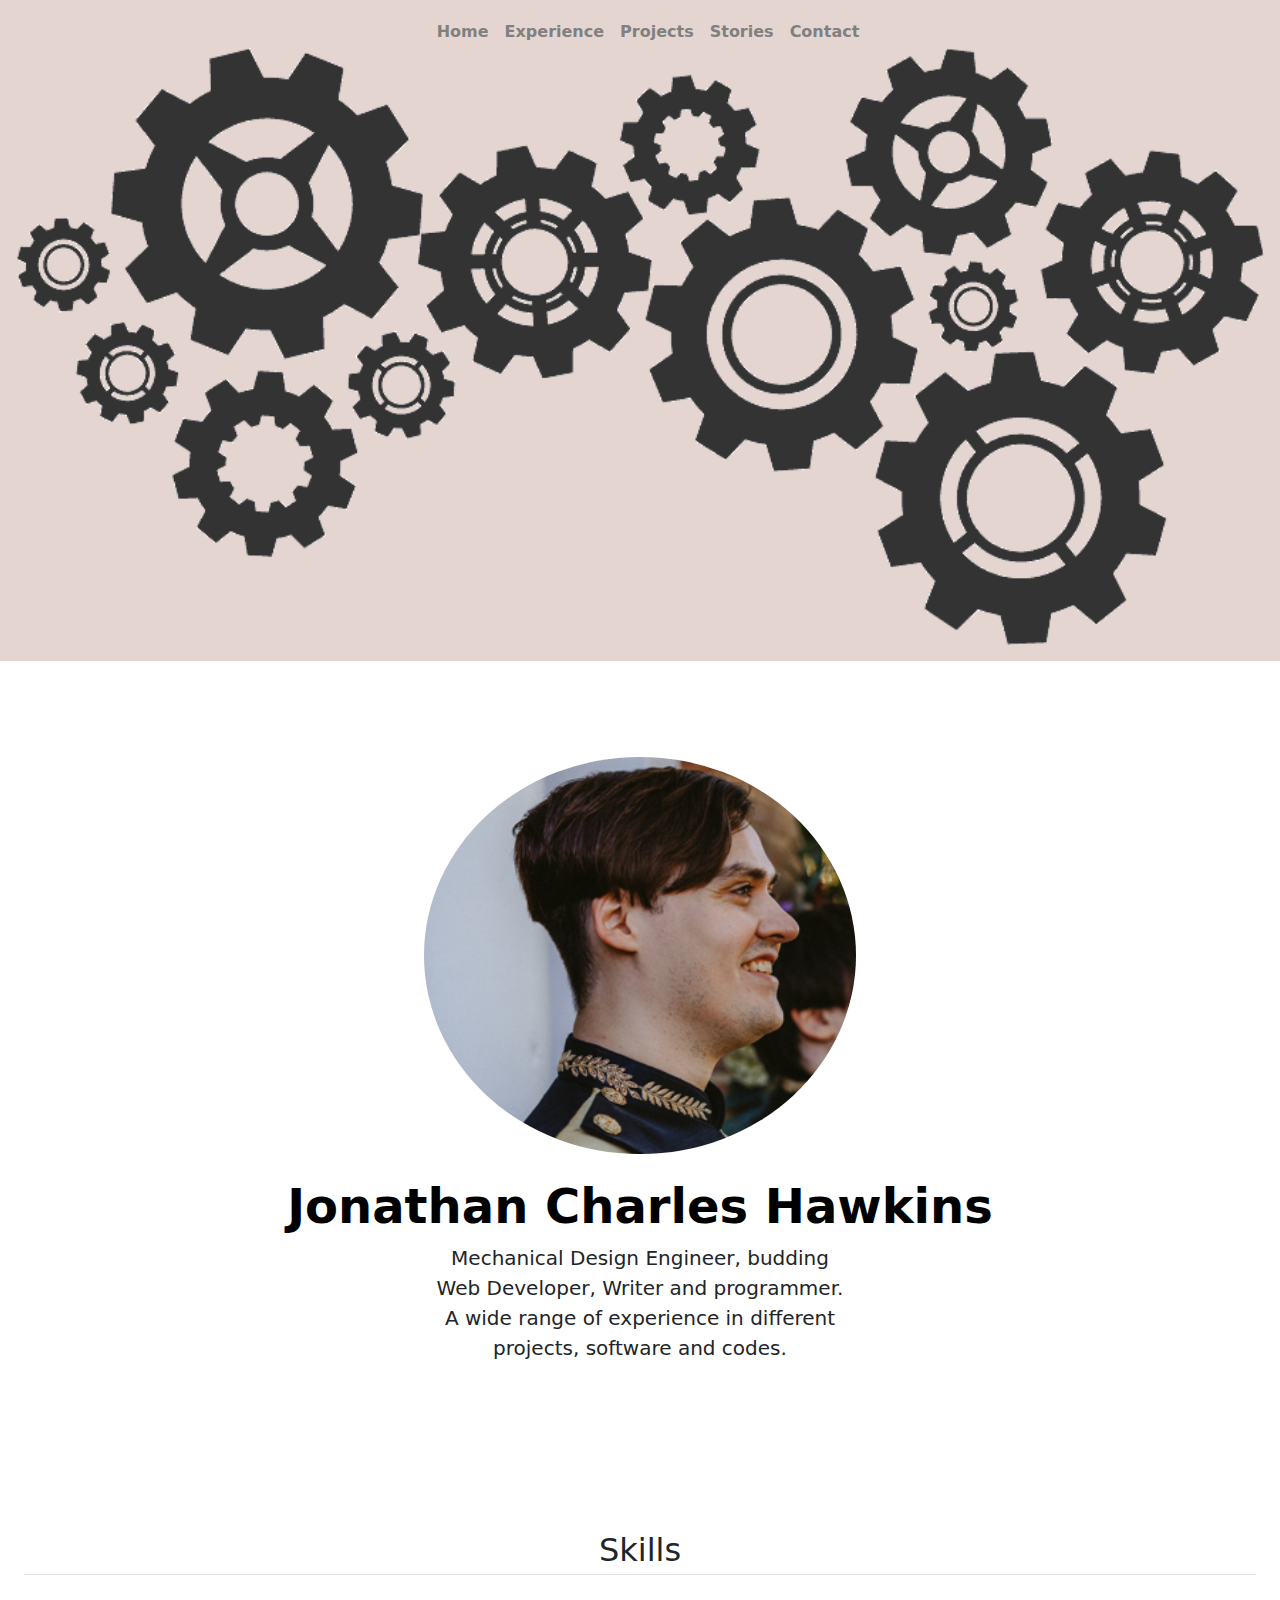
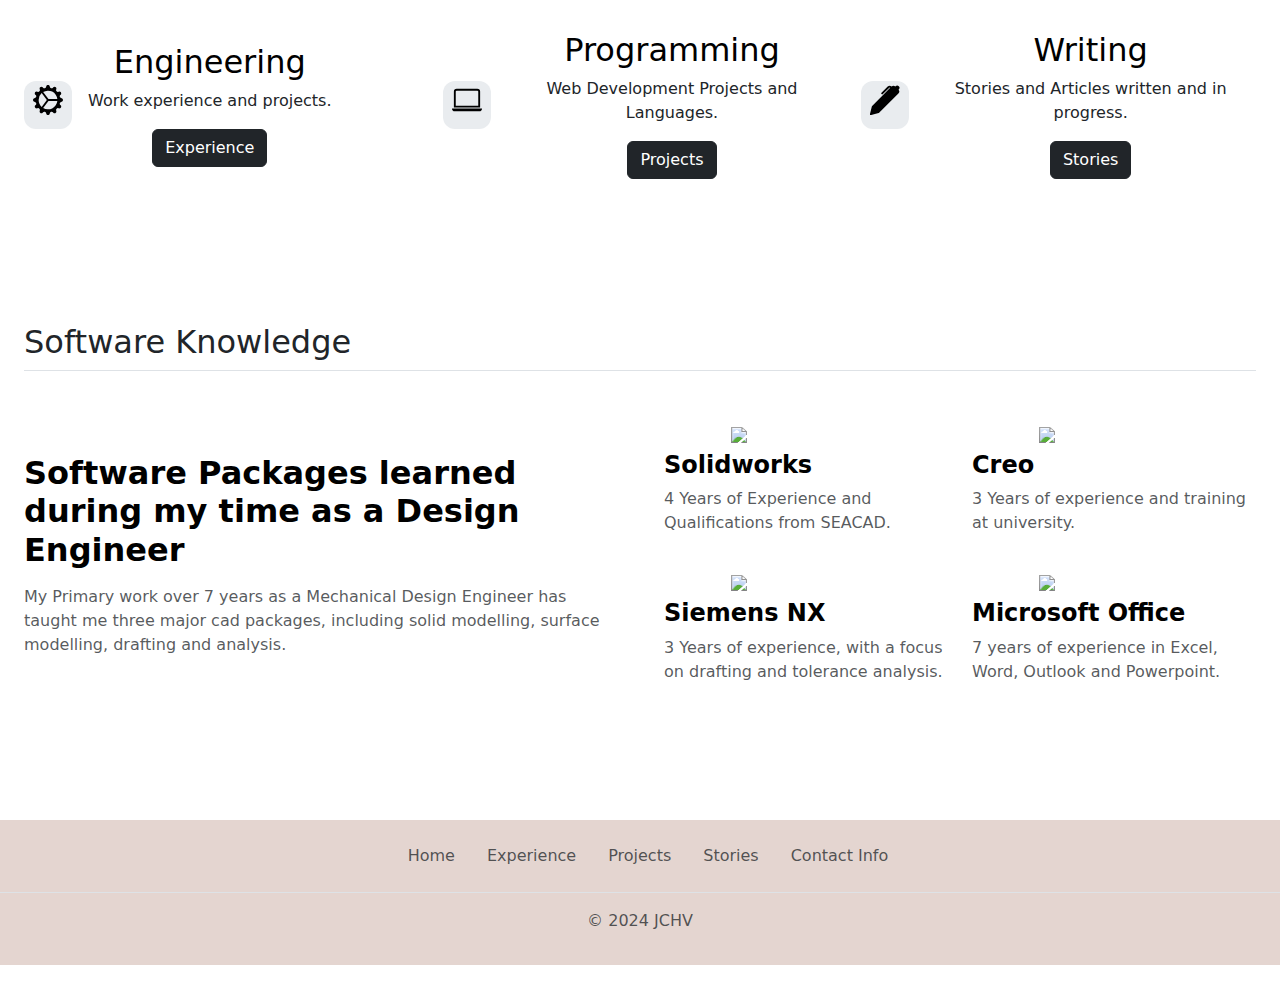
==== commit 0faad88e: "Add files via upload" ====
--- a/index.html
+++ b/index.html
@@ -59,10 +59,10 @@
 <!--Skills!-->
 <section id="Skills">
 <div class="middle-container px-4 py-5" id="hanging-icons" >
-    <h2 class="pb-2 border-bottom">Skills</h2>
+    <h2 class="pb-1 border-bottom">Skills</h2>
     <div class="row g-4 py-5 row-cols-1 row-cols-lg-3">
-      <div class="col d-flex align-items-start">
-        <div class="icon-square text-body-emphasis bg-body-secondary d-inline-flex align-items-center justify-content-center fs-4 flex-shrink-0 me-3" class="bi" width="1em" height="1em"><use xlink:href="#toggles2"></use></svg>
+      <div class="col d-flex align-items-center">
+        <div class="icon-square text-body-emphasis bg-body-secondary  justify-content-center fs-4 flex-shrink-0 me-3" class="bi" width="1em" height="1em"><use xlink:href="#toggles2"></use></svg>
           <svg xmlns="http://www.w3.org/2000/svg" height="30" fill="currentColor" class="bi bi-gear-wide-connected" viewBox="0 0 16 16">
             <path d="M7.068.727c.243-.97 1.62-.97 1.864 0l.071.286a.96.96 0 0 0 1.622.434l.205-.211c.695-.719 1.888-.03 1.613.931l-.08.284a.96.96 0 0 0 1.187 1.187l.283-.081c.96-.275 1.65.918.931 1.613l-.211.205a.96.96 0 0 0 .434 1.622l.286.071c.97.243.97 1.62 0 1.864l-.286.071a.96.96 0 0 0-.434 1.622l.211.205c.719.695.03 1.888-.931 1.613l-.284-.08a.96.96 0 0 0-1.187 1.187l.081.283c.275.96-.918 1.65-1.613.931l-.205-.211a.96.96 0 0 0-1.622.434l-.071.286c-.243.97-1.62.97-1.864 0l-.071-.286a.96.96 0 0 0-1.622-.434l-.205.211c-.695.719-1.888.03-1.613-.931l.08-.284a.96.96 0 0 0-1.186-1.187l-.284.081c-.96.275-1.65-.918-.931-1.613l.211-.205a.96.96 0 0 0-.434-1.622l-.286-.071c-.97-.243-.97-1.62 0-1.864l.286-.071a.96.96 0 0 0 .434-1.622l-.211-.205c-.719-.695-.03-1.888.931-1.613l.284.08a.96.96 0 0 0 1.187-1.186l-.081-.284c-.275-.96.918-1.65 1.613-.931l.205.211a.96.96 0 0 0 1.622-.434zM12.973 8.5H8.25l-2.834 3.779A4.998 4.998 0 0 0 12.973 8.5m0-1a4.998 4.998 0 0 0-7.557-3.779l2.834 3.78zM5.048 3.967l-.087.065zm-.431.355A4.98 4.98 0 0 0 3.002 8c0 1.455.622 2.765 1.615 3.678L7.375 8zm.344 7.646.087.065z"/>
           </svg>
@@ -75,8 +75,8 @@
           </a>
         </div>
       </div>
-      <div class="col d-flex align-items-start">
-        <div class="icon-square text-body-emphasis bg-body-secondary d-inline-flex align-items-center justify-content-center fs-4 flex-shrink-0 me-3" class="bi" width="1em" height="1em"><use xlink:href="#cpu-fill"></use></svg>
+      <div class="col d-flex align-items-center">
+        <div class="icon-square text-body-emphasis bg-body-secondary justify-content-center fs-4 flex-shrink-0 me-3 mt-" class="bi" width="1em" height="1em"><use xlink:href="#cpu-fill"></use></svg>
           <svg xmlns="http://www.w3.org/2000/svg" height="30" fill="currentColor" class="bi bi-laptop" viewBox="0 0 16 16">
             <path d="M13.5 3a.5.5 0 0 1 .5.5V11H2V3.5a.5.5 0 0 1 .5-.5zm-11-1A1.5 1.5 0 0 0 1 3.5V12h14V3.5A1.5 1.5 0 0 0 13.5 2zM0 12.5h16a1.5 1.5 0 0 1-1.5 1.5h-13A1.5 1.5 0 0 1 0 12.5"/>
           </svg>
@@ -90,8 +90,8 @@
           </a>
         </div>
       </div>
-      <div class="col d-flex align-items-start">
-        <div class="icon-square text-body-emphasis bg-body-secondary d-inline-flex align-items-center justify-content-center fs-4 flex-shrink-0 me-3"class="bi" width="1em" height="1em"><use xlink:href="#tools"></use></svg>
+      <div class="col d-flex align-items-center">
+        <div class="icon-square text-body-emphasis bg-body-secondary justify-content-center fs-4 flex-shrink-0 me-3"class="bi" width="1em" height="1em"><use xlink:href="#tools"></use></svg>
           <svg xmlns="http://www.w3.org/2000/svg" Height="30" fill="currentColor" class="bi bi-pen-fill" viewBox="0 0 16 16">
             <path d="m13.498.795.149-.149a1.207 1.207 0 1 1 1.707 1.708l-.149.148a1.5 1.5 0 0 1-.059 2.059L4.854 14.854a.5.5 0 0 1-.233.131l-4 1a.5.5 0 0 1-.606-.606l1-4a.5.5 0 0 1 .131-.232l9.642-9.642a.5.5 0 0 0-.642.056L6.854 4.854a.5.5 0 1 1-.708-.708L9.44.854A1.5 1.5 0 0 1 11.5.796a1.5 1.5 0 0 1 1.998-.001"/>
           </svg>
@@ -110,55 +110,53 @@
 </section>
 
 <!---Software-->
-<div class="container px-4 py-5">
+<div class="sofware-container px-4 py-5 align-items-center">
   <h2 class="pb-2 border-bottom"> Software Knowledge</h2>
 
   <div class="row row-cols-1 row-cols-md-2 align-items-md-center g-5 py-5">
     <div class="col d-flex flex-column align-items-start gap-2">
       <h2 class="fw-bold text-body-emphasis">Software Packages learned during my time as a Design Engineer</h2>
-      <p class="text-body-secondary">My Primary work over 7 years as a Mechanical Design Engineer has taught me three major cad packages in.</p>
+      <p class="text-body-secondary">My Primary work over 7 years as a Mechanical Design Engineer has taught me three major cad packages, including solid modelling, surface modelling, drafting and analysis.</p>
       
     </div>
 
     <div class="col">
       <div class="row row-cols-1 row-cols-sm-2 g-4">
         <div class="col d-flex flex-column gap-2">
-          <div class="feature-icon-small d-inline-flex align-items-center justify-content-center text-bg-primary bg-gradient fs-4 rounded-3">
-            <img class="sofware-logo" src="./Photos/solidworks logo.png" width="150px">
+          <div class="d-inline-flex align-items-center justify-content-center fs-4 rounded-3">
+            <img class="sofware-logo" src="./Photos/solidworks_logo.png" width="150px">
           </div>
           <h4 class="fw-semibold mb-0 text-body-emphasis">Solidworks</h4>
           <p class="text-body-secondary">4 Years of Experience and Qualifications from SEACAD.</p>
         </div>
 
         <div class="col d-flex flex-column gap-2">
-          <div class="feature-icon-small d-inline-flex align-items-center justify-content-center text-bg-primary bg-gradient fs-4 rounded-3">
+          <div class="d-inline-flex align-items-center justify-content-center  fs-4 rounded-3">
             <img class="sofware-logo" src="./Photos/PTC_Creo_logo.svg.png" width="150px">
           </div>
           <h4 class="fw-semibold mb-0 text-body-emphasis">Creo</h4>
-          <p class="text-body-secondary">Paragraph of text beneath the heading to explain the heading.</p>
+          <p class="text-body-secondary">3 Years of experience and training at university.</p>
         </div>
-        <img class="sofware-logo" src="./Photos/siemens nx logo.png" width="150px" height="50">
+        
         <div class="col d-flex flex-column gap-2">
-          <div class="feature-icon-small d-inline-flex align-items-center justify-content-center text-bg-primary bg-gradient fs-4 rounded-3">
-        
+          <div class="feature-icon-small d-inline-flex align-items-center justify-content-center  bg-gradient fs-4 rounded-3">
+            <img class="sofware-logo" src="./Photos/siemens nx logo.png" width="150">
           </div>
           <h4 class="fw-semibold mb-0 text-body-emphasis">Siemens NX</h4>
-          <p class="text-body-secondary">Paragraph of text beneath the heading to explain the heading.</p>
+          <p class="text-body-secondary">3 Years of experience, with a focus on drafting and tolerance analysis.</p>
         </div>
 
         <div class="col d-flex flex-column gap-2">
-          <div class="feature-icon-small d-inline-flex align-items-center justify-content-center text-bg-primary bg-gradient fs-4 rounded-3">
-          
+          <div class="feature-icon-small d-inline-flex align-items-center justify-content-center  bg-gradient fs-4 rounded-3">
+            <img class="sofware-logo" src="./Photos/office.png" width="150">
           </div>
           <h4 class="fw-semibold mb-0 text-body-emphasis">Microsoft Office</h4>
-          <p class="text-body-secondary">Paragraph of text beneath the heading to explain the heading.</p>
+          <p class="text-body-secondary">7 years of experience in Excel, Word, Outlook and Powerpoint.</p>
         </div>
       </div>
     </div>
   </div>
 </div>
-
-
 
 <!---footer-->
 <div class="footer-container">
@@ -169,9 +167,8 @@
       <li class="nav-item"><a href="#" class="nav-link px-2 text-body-secondary">Projects</a></li>
       <li class="nav-item"><a href="#" class="nav-link px-2 text-body-secondary">Stories</a></li>
       <li class="nav-item"><a href="#" class="nav-link px-2 text-body-secondary">Contact Info</a></li>
-
     </ul>
-    <p class="text-center text-body-secondary">© 2024 JCHV</p>
+    <p class="text-center text-body-secondary mb">© 2024 JCHV</p>
   </footer>
 </div>
   <script src="https://cdn.jsdelivr.net/npm/bootstrap@5.3.3/dist/js/bootstrap.bundle.min.js" integrity="sha384-YvpcrYf0tY3lHB60NNkmXc5s9fDVZLESaAA55NDzOxhy9GkcIdslK1eN7N6jIeHz" crossorigin="anonymous"></script>
--- a/style.css
+++ b/style.css
@@ -56,3 +56,4 @@
     border:0;
   }
 
+
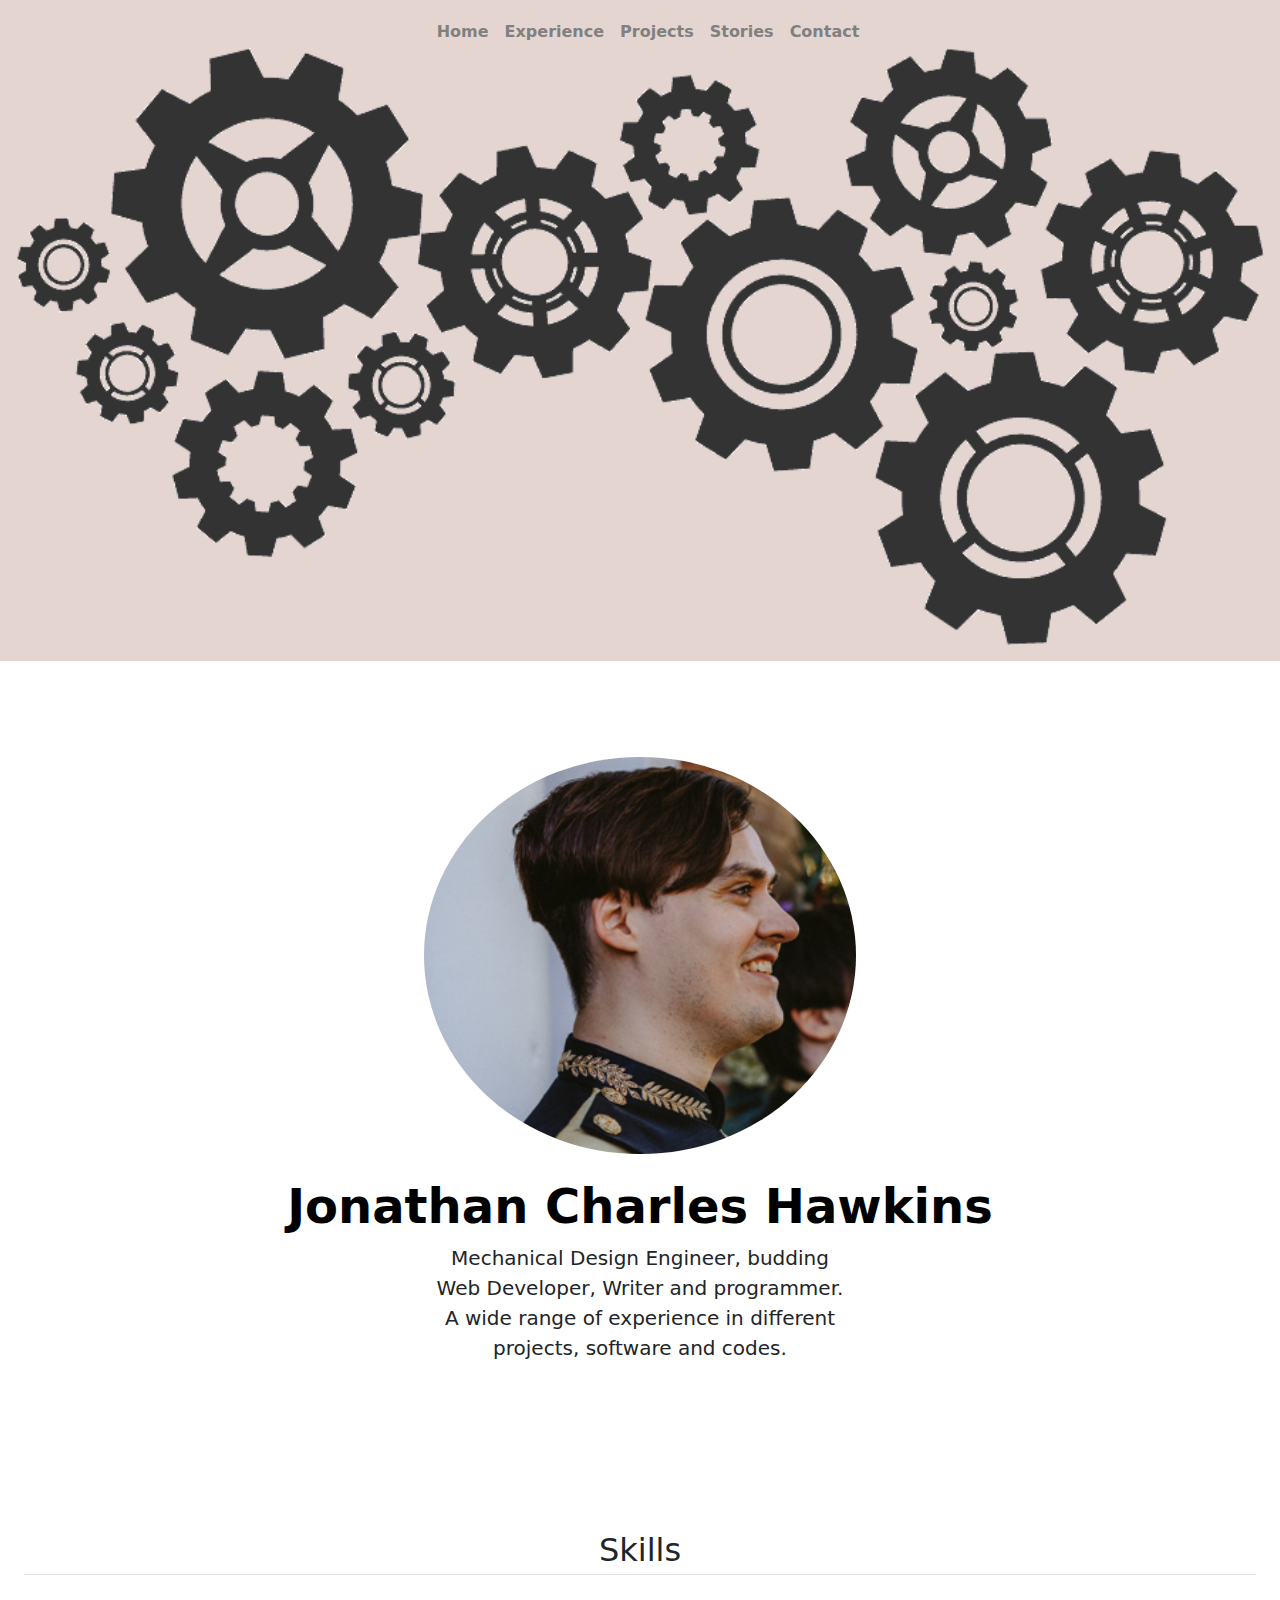
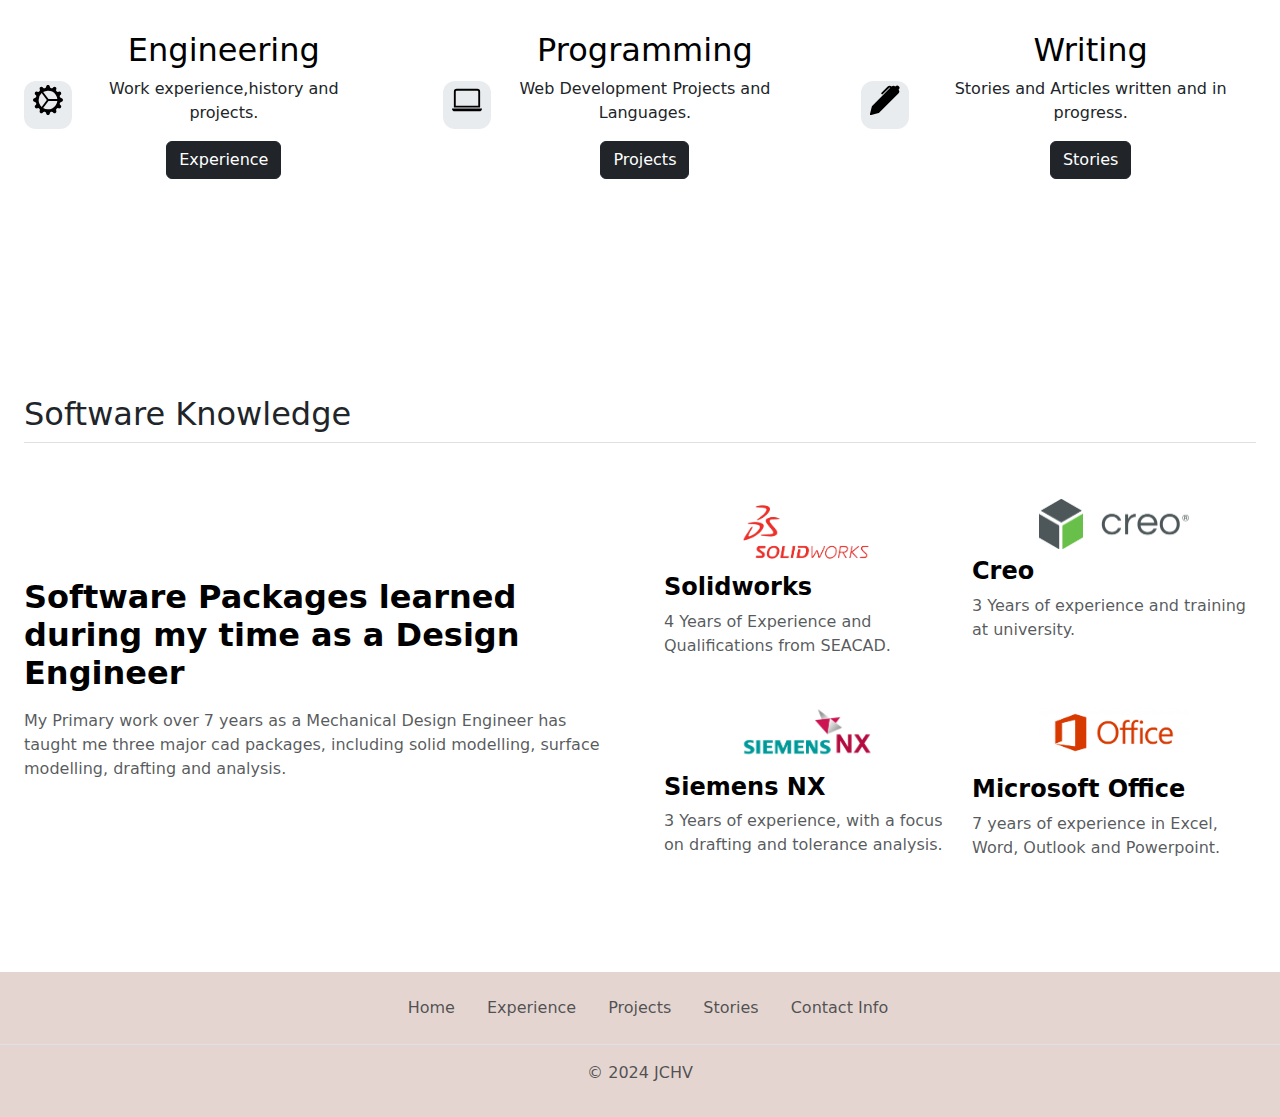
==== commit 8931cb51: "Add files via upload" ====
--- a/index.html
+++ b/index.html
@@ -37,7 +37,7 @@
     </nav>
   </div>
 </header>
-  <img src="./Photos/gears.gif" margin="0">
+  <img src="./Photos/gears.gif" margin="0" height="100%" width="100%" >
 </div>
 <script src="/docs/5.3/dist/js/bootstrap.bundle.min.js" integrity="sha384-YvpcrYf0tY3lHB60NNkmXc5s9fDVZLESaAA55NDzOxhy9GkcIdslK1eN7N6jIeHz" crossorigin="anonymous"></script>
 
@@ -61,7 +61,7 @@
 <div class="middle-container px-4 py-5" id="hanging-icons" >
     <h2 class="pb-1 border-bottom">Skills</h2>
     <div class="row g-4 py-5 row-cols-1 row-cols-lg-3">
-      <div class="col d-flex align-items-center">
+      <div class="col d-flex align-items-center justify-content-center">
         <div class="icon-square text-body-emphasis bg-body-secondary  justify-content-center fs-4 flex-shrink-0 me-3" class="bi" width="1em" height="1em"><use xlink:href="#toggles2"></use></svg>
           <svg xmlns="http://www.w3.org/2000/svg" height="30" fill="currentColor" class="bi bi-gear-wide-connected" viewBox="0 0 16 16">
             <path d="M7.068.727c.243-.97 1.62-.97 1.864 0l.071.286a.96.96 0 0 0 1.622.434l.205-.211c.695-.719 1.888-.03 1.613.931l-.08.284a.96.96 0 0 0 1.187 1.187l.283-.081c.96-.275 1.65.918.931 1.613l-.211.205a.96.96 0 0 0 .434 1.622l.286.071c.97.243.97 1.62 0 1.864l-.286.071a.96.96 0 0 0-.434 1.622l.211.205c.719.695.03 1.888-.931 1.613l-.284-.08a.96.96 0 0 0-1.187 1.187l.081.283c.275.96-.918 1.65-1.613.931l-.205-.211a.96.96 0 0 0-1.622.434l-.071.286c-.243.97-1.62.97-1.864 0l-.071-.286a.96.96 0 0 0-1.622-.434l-.205.211c-.695.719-1.888.03-1.613-.931l.08-.284a.96.96 0 0 0-1.186-1.187l-.284.081c-.96.275-1.65-.918-.931-1.613l.211-.205a.96.96 0 0 0-.434-1.622l-.286-.071c-.97-.243-.97-1.62 0-1.864l.286-.071a.96.96 0 0 0 .434-1.622l-.211-.205c-.719-.695-.03-1.888.931-1.613l.284.08a.96.96 0 0 0 1.187-1.186l-.081-.284c-.275-.96.918-1.65 1.613-.931l.205.211a.96.96 0 0 0 1.622-.434zM12.973 8.5H8.25l-2.834 3.779A4.998 4.998 0 0 0 12.973 8.5m0-1a4.998 4.998 0 0 0-7.557-3.779l2.834 3.78zM5.048 3.967l-.087.065zm-.431.355A4.98 4.98 0 0 0 3.002 8c0 1.455.622 2.765 1.615 3.678L7.375 8zm.344 7.646.087.065z"/>
@@ -69,14 +69,15 @@
         </div>
         <div>
           <h3 class="fs-2 text-body-emphasis">Engineering</h3>
-          <p>Work experience and projects.</p>
+          <p>Work experience,history and projects.</p>
           <a href="#" class="btn btn-dark">
             Experience
           </a>
         </div>
+        <div class="icon-square  me-3" width="1em" height="1em" ></div>
       </div>
-      <div class="col d-flex align-items-center">
-        <div class="icon-square text-body-emphasis bg-body-secondary justify-content-center fs-4 flex-shrink-0 me-3 mt-" class="bi" width="1em" height="1em"><use xlink:href="#cpu-fill"></use></svg>
+      <div class="col d-flex align-items-center justify-content-center">
+        <div class="icon-square text-body-emphasis bg-body-secondary justify-content-center fs-4 flex-shrink-0 me-3" class="bi" width="1em" height="1em"><use xlink:href="#cpu-fill"></use></svg>
           <svg xmlns="http://www.w3.org/2000/svg" height="30" fill="currentColor" class="bi bi-laptop" viewBox="0 0 16 16">
             <path d="M13.5 3a.5.5 0 0 1 .5.5V11H2V3.5a.5.5 0 0 1 .5-.5zm-11-1A1.5 1.5 0 0 0 1 3.5V12h14V3.5A1.5 1.5 0 0 0 13.5 2zM0 12.5h16a1.5 1.5 0 0 1-1.5 1.5h-13A1.5 1.5 0 0 1 0 12.5"/>
           </svg>
@@ -89,8 +90,9 @@
             Projects
           </a>
         </div>
+        <div class="icon-square  me-3" width="1em" height="1em"></div>
       </div>
-      <div class="col d-flex align-items-center">
+      <div class="col d-flex align-items-center justify-content-center">
         <div class="icon-square text-body-emphasis bg-body-secondary justify-content-center fs-4 flex-shrink-0 me-3"class="bi" width="1em" height="1em"><use xlink:href="#tools"></use></svg>
           <svg xmlns="http://www.w3.org/2000/svg" Height="30" fill="currentColor" class="bi bi-pen-fill" viewBox="0 0 16 16">
             <path d="m13.498.795.149-.149a1.207 1.207 0 1 1 1.707 1.708l-.149.148a1.5 1.5 0 0 1-.059 2.059L4.854 14.854a.5.5 0 0 1-.233.131l-4 1a.5.5 0 0 1-.606-.606l1-4a.5.5 0 0 1 .131-.232l9.642-9.642a.5.5 0 0 0-.642.056L6.854 4.854a.5.5 0 1 1-.708-.708L9.44.854A1.5 1.5 0 0 1 11.5.796a1.5 1.5 0 0 1 1.998-.001"/>
@@ -100,24 +102,25 @@
         <div>
           <h3 class="fs-2 text-body-emphasis">Writing</h3>
           <p>Stories and Articles written and in progress. </p>
+          <div width="1em"></div>
           <a href="#" class="btn btn-dark">
            Stories
           </a>
         </div>
       </div>
+      <div class="icon-square  me-3" width="1em" height="1em"></div>
     </div>
   </div>
 </section>
 
 <!---Software-->
-<div class="sofware-container px-4 py-5 align-items-center">
+<div class="software-container px-4 py-5 ">
   <h2 class="pb-2 border-bottom"> Software Knowledge</h2>
 
   <div class="row row-cols-1 row-cols-md-2 align-items-md-center g-5 py-5">
     <div class="col d-flex flex-column align-items-start gap-2">
       <h2 class="fw-bold text-body-emphasis">Software Packages learned during my time as a Design Engineer</h2>
       <p class="text-body-secondary">My Primary work over 7 years as a Mechanical Design Engineer has taught me three major cad packages, including solid modelling, surface modelling, drafting and analysis.</p>
-      
     </div>
 
     <div class="col">
@@ -160,7 +163,7 @@
 
 <!---footer-->
 <div class="footer-container">
-  <footer class="py-3 my-4">
+  <footer class="py-3 ">
     <ul class="nav justify-content-center border-bottom pb-3 mb-3">
       <li class="nav-item"><a href="#" class="nav-link px-2 text-body-secondary">Home</a></li>
       <li class="nav-item"><a href="#" class="nav-link px-2 text-body-secondary">Experience</a></li>
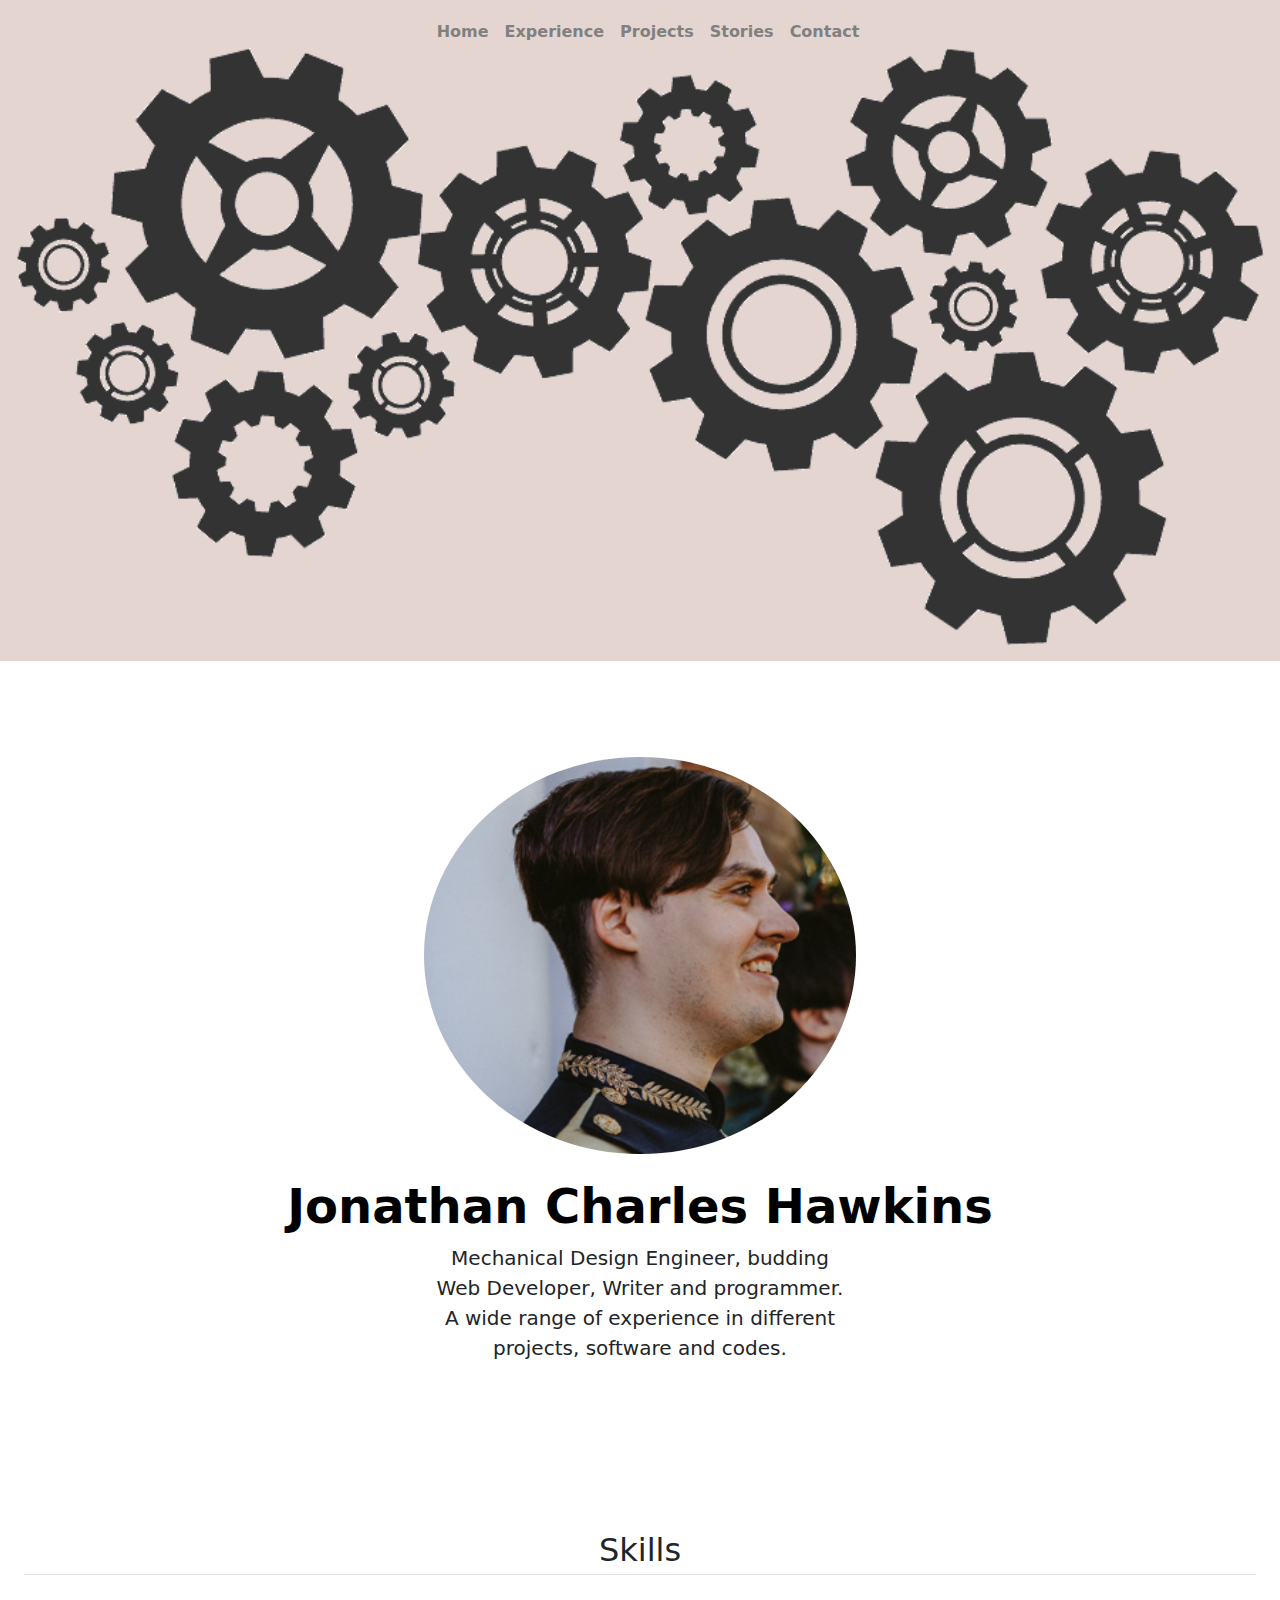
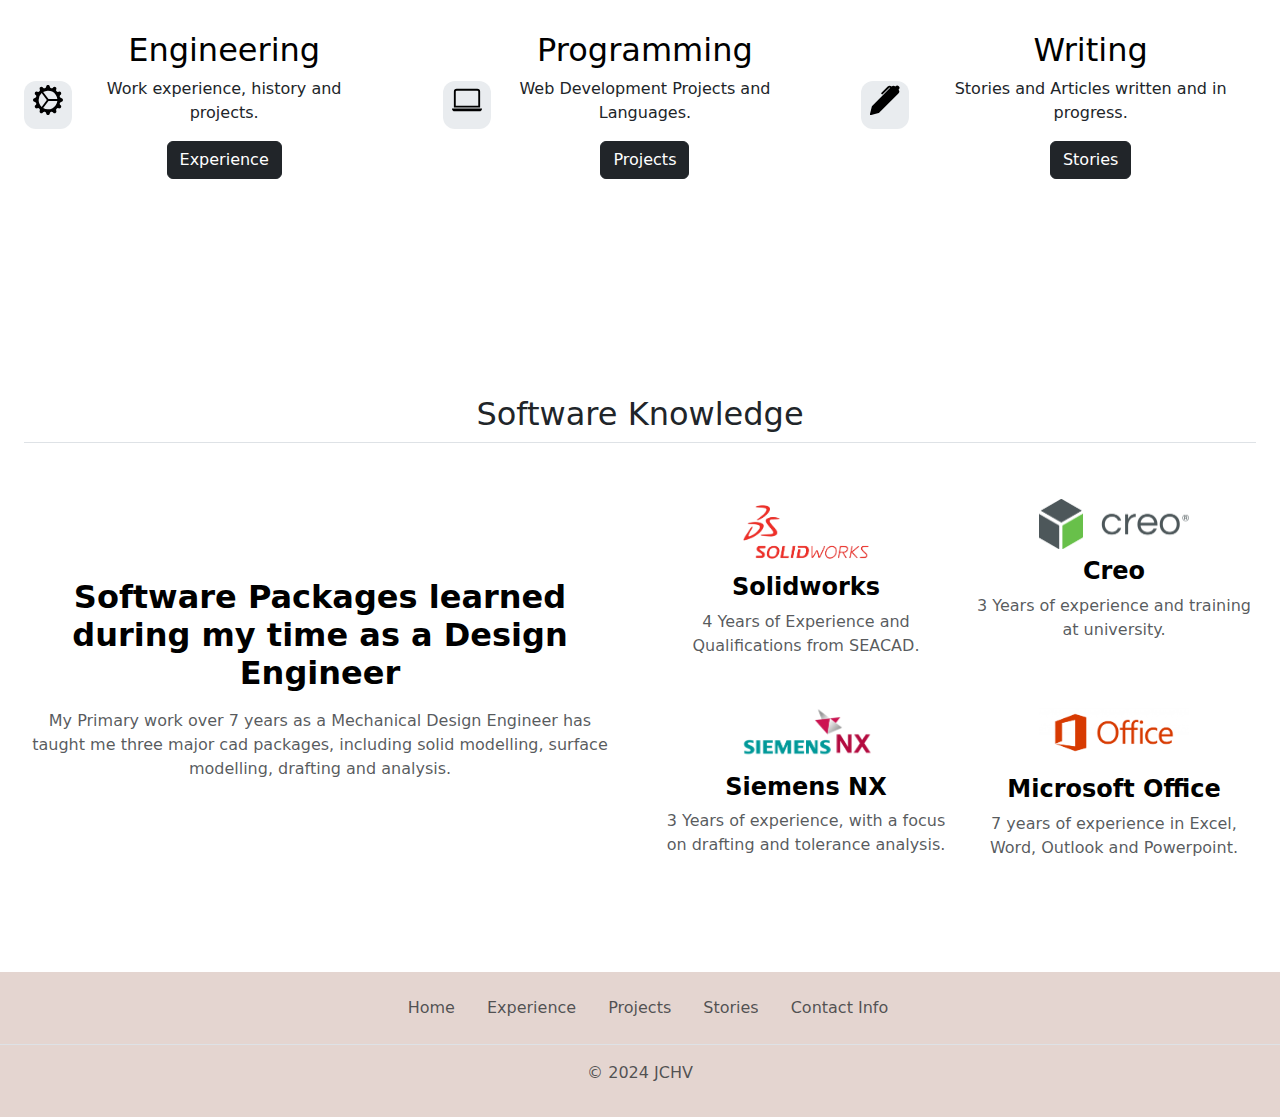
==== commit 33c56353: "Add files via upload" ====
--- a/index.html
+++ b/index.html
@@ -29,8 +29,8 @@
 <header>
   <div>
     <nav class="nav nav-masthead  float-md-middle">
-      <a class="nav-link fw-bold py-1 px-0 active" href="#">Home</a>
-      <a class="nav-link fw-bold py-1 px-0" href="#">Experience </a>
+      <a class="nav-link fw-bold py-1 px-0 active" href="index.html">Home</a>
+      <a class="nav-link fw-bold py-1 px-0" href="engineer.html">Experience </a>
       <a class="nav-link fw-bold py-1 px-0" href="#">Projects</a>
       <a class="nav-link fw-bold py-1 px-0" href="#">Stories</a>
       <a class="nav-link fw-bold py-1 px-0" href="#">Contact</a>
@@ -69,9 +69,9 @@
         </div>
         <div>
           <h3 class="fs-2 text-body-emphasis">Engineering</h3>
-          <p>Work experience,history and projects.</p>
-          <a href="#" class="btn btn-dark">
-            Experience
+          <p>Work experience, history and projects.</p>
+          <a href="engineer.html" class="btn btn-dark">
+            Experience 
           </a>
         </div>
         <div class="icon-square  me-3" width="1em" height="1em" ></div>
@@ -165,8 +165,8 @@
 <div class="footer-container">
   <footer class="py-3 ">
     <ul class="nav justify-content-center border-bottom pb-3 mb-3">
-      <li class="nav-item"><a href="#" class="nav-link px-2 text-body-secondary">Home</a></li>
-      <li class="nav-item"><a href="#" class="nav-link px-2 text-body-secondary">Experience</a></li>
+      <li class="nav-item"><a href="index.html" class="nav-link px-2 text-body-secondary">Home</a></li>
+      <li class="nav-item"><a href="engineer.html" class="nav-link px-2 text-body-secondary">Experience</a></li>
       <li class="nav-item"><a href="#" class="nav-link px-2 text-body-secondary">Projects</a></li>
       <li class="nav-item"><a href="#" class="nav-link px-2 text-body-secondary">Stories</a></li>
       <li class="nav-item"><a href="#" class="nav-link px-2 text-body-secondary">Contact Info</a></li>
--- a/style.css
+++ b/style.css
@@ -12,7 +12,10 @@
   height: 3rem;
   border-radius: 0.75rem;
 }
-
+ .gear-photo{
+  justify-content: center;
+  align-items: center;
+ }
 
 .nav-masthead{
   --bs-nav-link-padding-x: 1rem;
@@ -56,4 +59,12 @@
     border:0;
   }
 
+  .software-container{
+    justify-content: center;
+   text-align:center;}
 
+   #myCarousel{
+    color:black
+   }
+
+
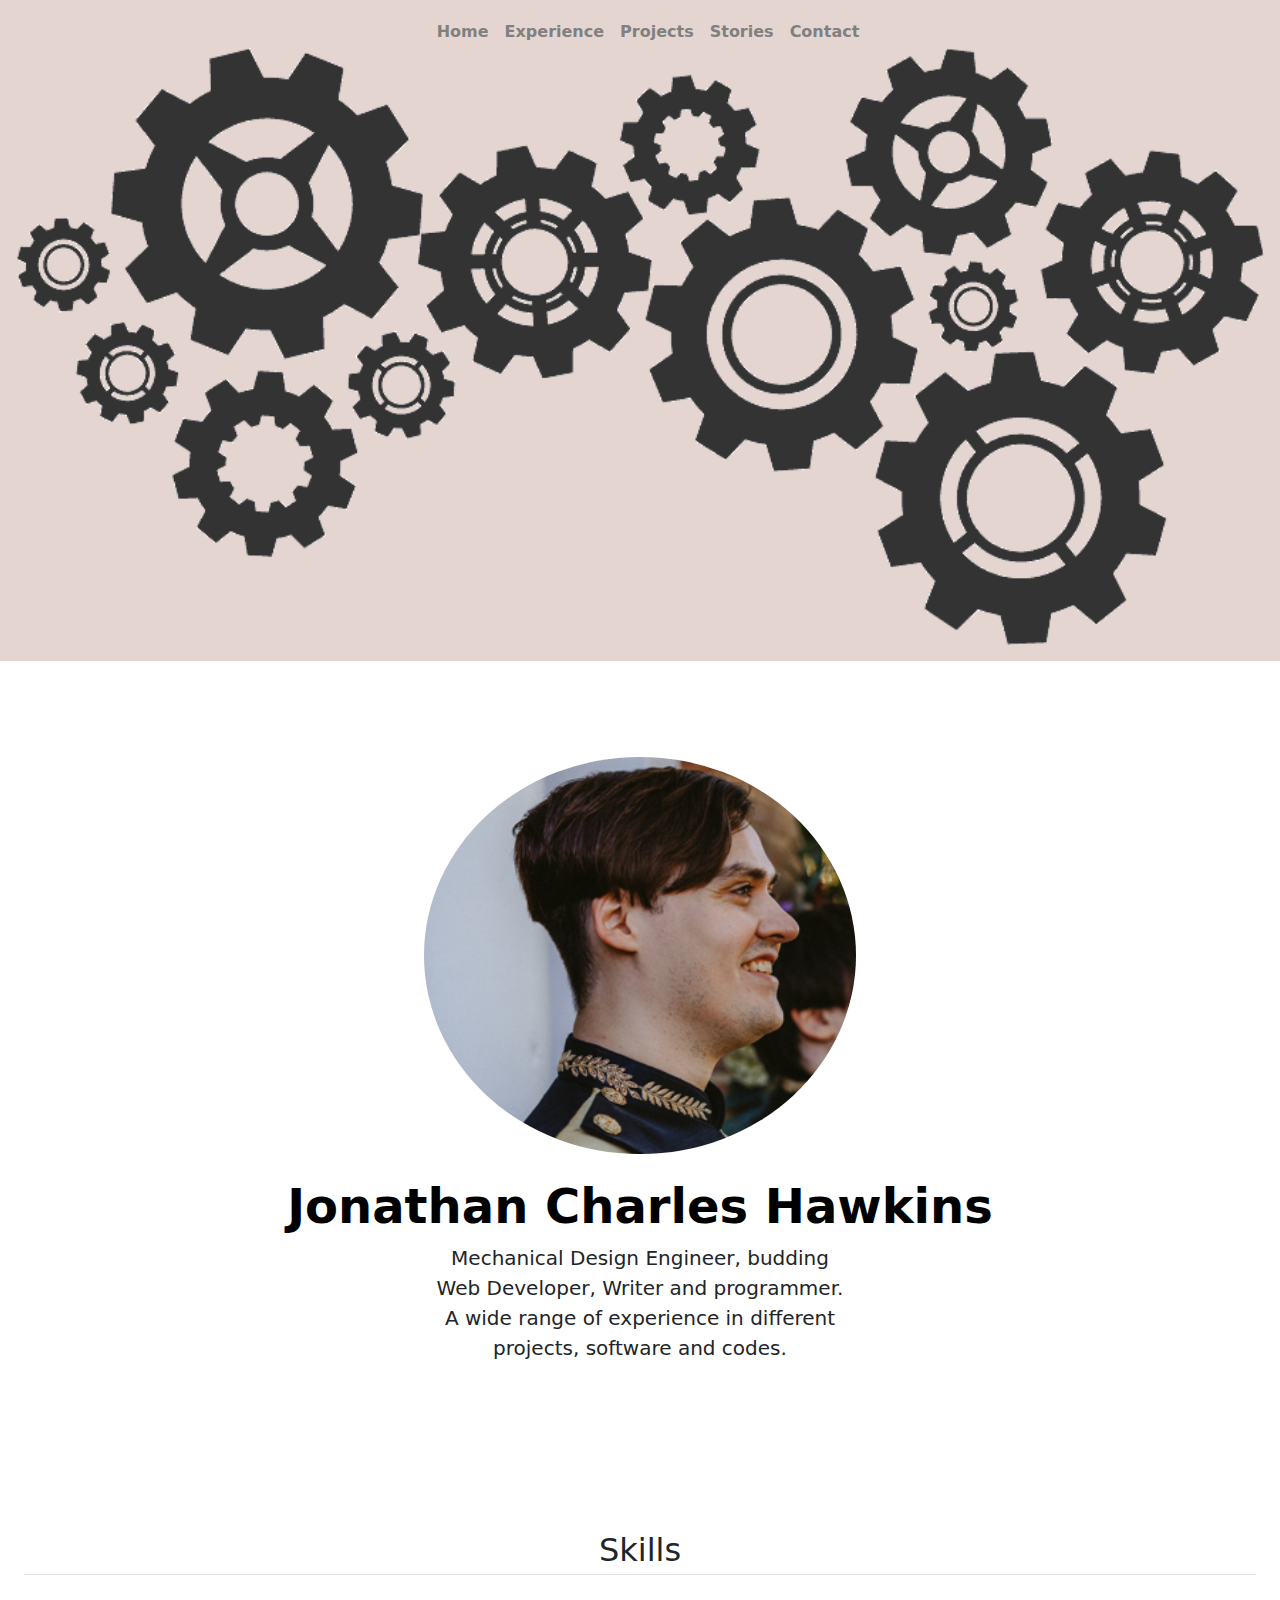
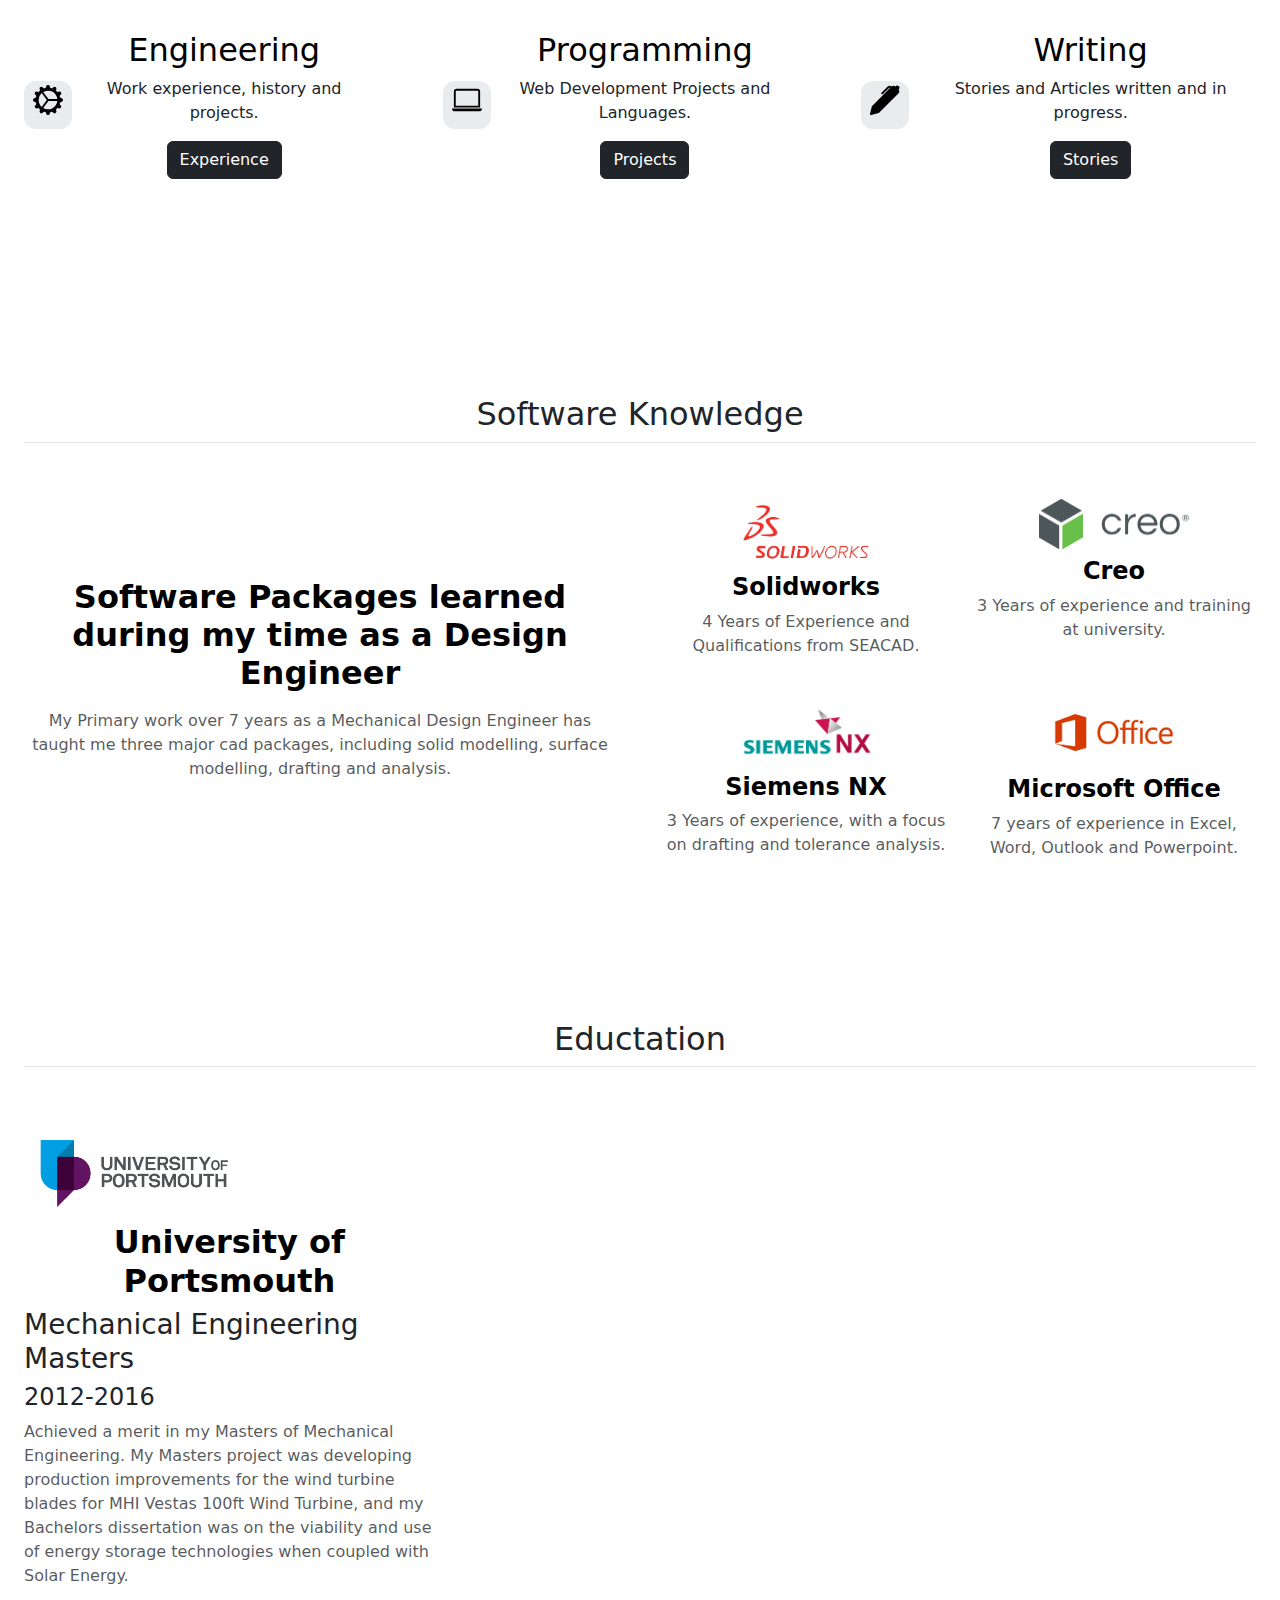
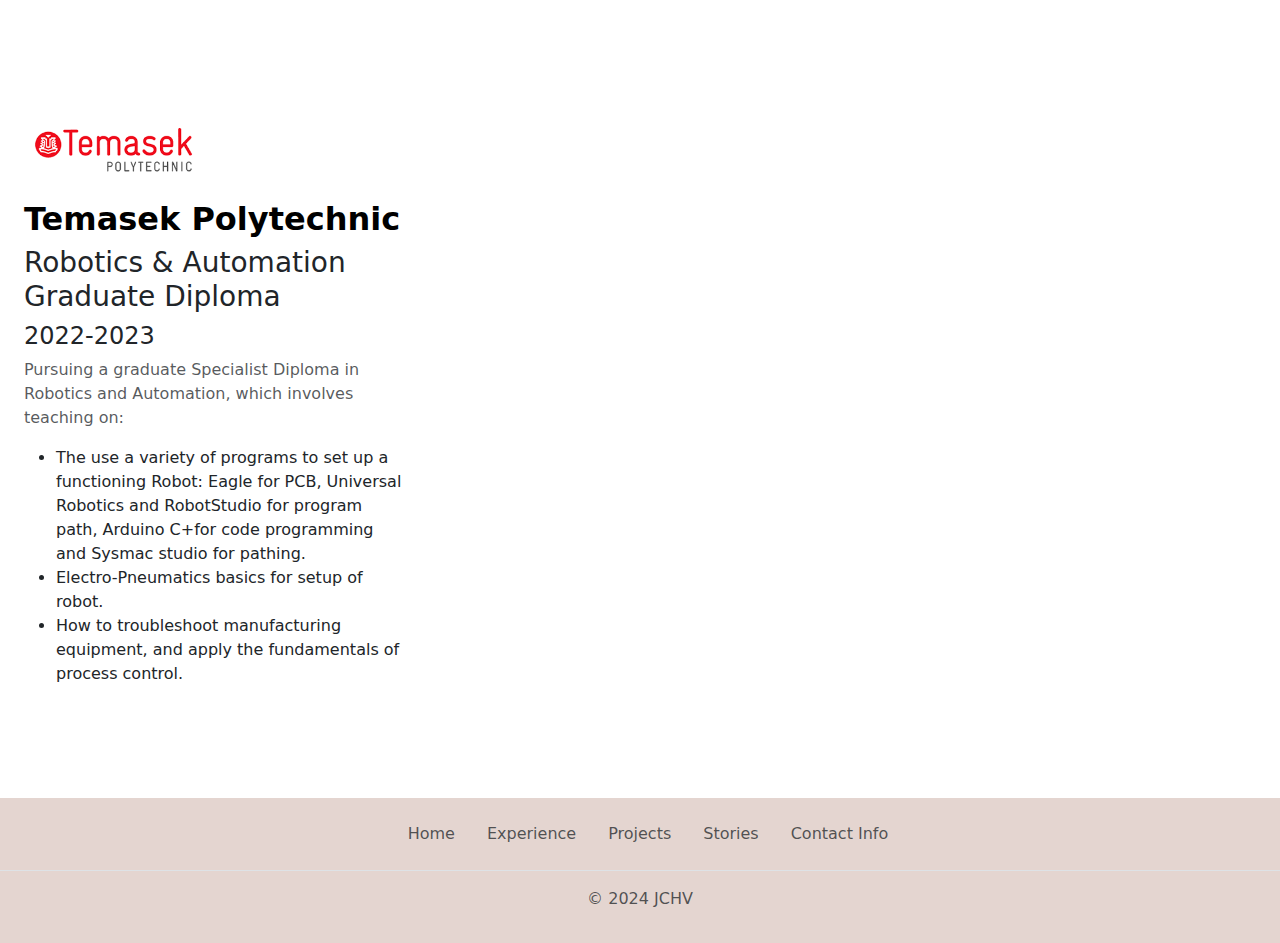
==== commit 0c81646d: "Add files via upload" ====
--- a/index.html
+++ b/index.html
@@ -161,6 +161,38 @@
   </div>
 </div>
 
+<!--Education-->
+
+<div class="education-container px-4 py-5">
+  <h2 class="pb-2 border-bottom" >Eductation</h2>
+  
+  <div class="flex-column row-cols-lg-3 row-cols-md-3 row-cols-sm-1 g-5 py-5">
+    <div class="education-para col d-flex flex-column align-items-start">
+      <img src="./Photos/UoP.png" height="100px">
+      <h2 class="fw-bold text-body-emphasis align-items-start">University of Portsmouth</h2>
+      <h3> Mechanical Engineering Masters</h3>
+      <h4 class="align-items-start"> 2012-2016</h4>
+      <p class="text-body-secondary">Achieved a merit in my Masters of Mechanical Engineering. My Masters project was developing production improvements for the wind turbine blades for MHI Vestas 100ft Wind Turbine, and my Bachelors dissertation was on the viability and use of energy storage technologies when coupled with Solar Energy.</p>
+    </div>
+   </div>
+
+   <div class="flex-column row row-cols-lg-3 row-cols-md-3 row-cols-sm-1 g-5 py-5 ">
+    <div class="education-para col d-flex flex-column align-items-start">
+      <img src="./Photos/Temasek.png" height="100px">
+      <h2 class="fw-bold text-body-emphasis align-items-start">Temasek Polytechnic</h2>
+      <h3> Robotics & Automation Graduate Diploma</h3>
+      <h4 class="align-items-start"> 2022-2023</h4>
+      <p class="text-body-secondary">Pursuing a graduate Specialist Diploma in Robotics and Automation, which involves teaching on:</p>
+      <ul>
+        <li>The use a variety of programs to set up a functioning Robot: Eagle for PCB, Universal Robotics and RobotStudio for program path, Arduino C+for code programming and Sysmac studio for pathing.</li>
+        <li>Electro-Pneumatics basics for setup of robot.</li>
+        <li>How to troubleshoot manufacturing equipment, and apply the fundamentals of process control.</li>
+      </ul>
+    </div>
+   </div>
+</div>
+
+
 <!---footer-->
 <div class="footer-container">
   <footer class="py-3 ">
--- a/style.css
+++ b/style.css
@@ -63,8 +63,26 @@
     justify-content: center;
    text-align:center;}
 
-   #myCarousel{
-    color:black
-   }
+   .carousel-caption {
+    color: black;
+}
 
+.carousel .post-media {
+  display: none;
+}
+.u-placeholder {
+    background-color: none!important;
+}
 
+.carousel .post-media {
+  display: none;
+}
+    .featured-posts {
+    margin-bottom: 48px;
+    margin-top: 64px;
+    min-height: 40px;
+}
+.education-container h2{
+  justify-content: center;
+ text-align:center;}
+
